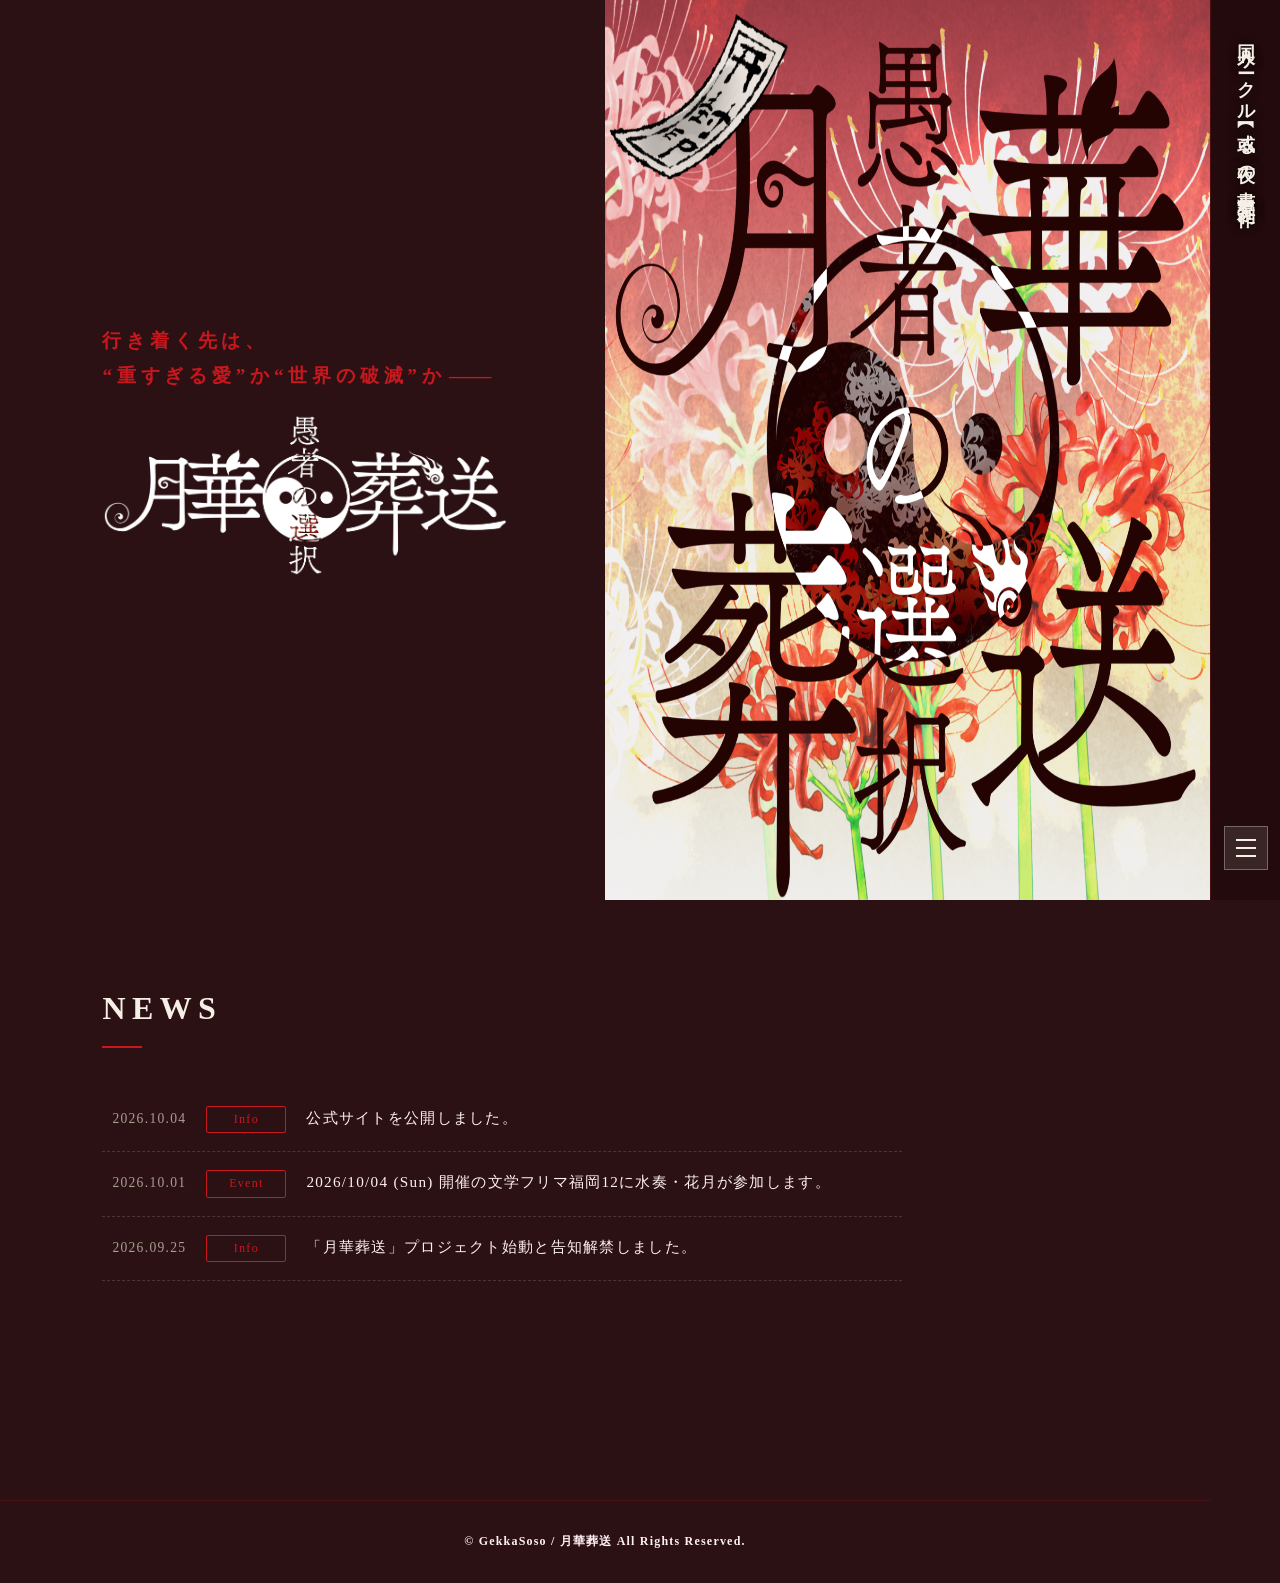
==== index.html @ 73206b89 "Add files via upload" ====
<!DOCTYPE html>
<html lang="ja">
<head>
    <meta charset="UTF-8">
    <meta name="viewport" content="width=device-width, initial-scale=1.0">
    <title>月華葬送</title>

    <!-- Google Fonts（和風明朝体） -->
    <link rel="preconnect" href="https://fonts.googleapis.com">
    <link rel="preconnect" href="https://fonts.gstatic.com" crossorigin>
    <link href="https://fonts.googleapis.com/css2?family=Shippori+Mincho:wght@400;600;800&display=swap" rel="stylesheet">

    <!-- CSSの読み込み -->
    <link rel="stylesheet" href="style.css">
    
    <!-- JavaScriptの読み込み -->
    <script src="main.js" defer></script>
</head>
<body class="top-page">

    <!-- ヘッダー（ロゴ ＆ 右上の三本線ボタン） -->
    <header class="site-header">
        <div class="header-inner">
            <div class="site-logo">
                <a href="index.html">同人サークル【或る夜の書架】制作</a>
            </div>

            <!-- 右上の三本線ボタン -->
            <button class="menu-trigger" id="menuTrigger" aria-label="メニューを開く">
                <span></span>
                <span></span>
                <span></span>
            </button>
        </div>
    </header>

    <!-- 全画面メインビジュアル -->
    <main class="top-main-visual">
        <div class="shooting-stars" aria-hidden="true"></div>
        <div class="mv-bg">
            <img src="top.png" alt="月華葬送" onerror="this.style.display='none'">
        </div>
        <div class="mv-catch">
            <p class="catch-lead">行き着く先は、</p>
            <p class="catch-lead">“重すぎる愛”か“世界の破滅”か<span class="dash">—</span></p>
            <h1 class="catch-title"><img src="title.png" alt="月華葬送" onerror="this.style.display='none'"></h1>
        </div>
    </main>

    <!-- ニュースセクション -->
    <section class="news-section" id="news">
        <h2 class="section-title">NEWS</h2>
        <ul class="news-list">
            <li class="news-item">
                <a href="20261004.html">
                    <span class="news-date">2026.10.04</span>
                    <span class="news-category">Info</span>
                    <span class="news-title-text">公式サイトを公開しました。</span>
                </a>
            </li>
            <li class="news-item">
                <a href="20261001.html">
                    <span class="news-date">2026.10.01</span>
                    <span class="news-category">Event</span>
                    <span class="news-title-text">2026/10/04 (Sun) 開催の文学フリマ福岡12に水奏・花月が参加します。</span>
                </a>
            </li>
            <li class="news-item">
                <a href="20260925.html">
                    <span class="news-date">2026.09.25</span>
                    <span class="news-category">Info</span>
                    <span class="news-title-text">「月華葬送」プロジェクト始動と告知解禁しました。</span>
                </a>
            </li>
        </ul>
    </section>

    <!-- メニュー・オーバーレイ -->
    <div class="menu-overlay" id="menuOverlay">
        <!-- 右上の閉じる(✕)ボタン -->
        <button class="menu-close-btn" id="menuCloseBtn" aria-label="閉じる"></button>

        <div class="menu-container">
            <div class="menu-columns">
                
                <!-- 左カラム -->
                <div class="menu-col">
                    <ul class="nav-list">
                        <li>
                            <a href="index.html" class="nav-main-title">Top</a>
                        </li>
                        <li>h
                            <a href="news.html" class="nav-main-title">News</a>
                        </li>
                        <li>
                            <a href="story.html" class="nav-main-title">Story</a>
                        </li>
                        <li>
                            <a href="character.html" class="nav-main-title">Character</a>
                        </li>
                    </ul>
                </div>

                <!-- 右カラム -->
                <div class="menu-col">
                    <ul class="nav-list">
                        <li>
                            <a href="cast-staff.html" class="nav-main-title">Cast & Staff</a>
                        </li>
                        <li>
                            <a href="music-movie.html" class="nav-main-title">Music & Movie</a>
                        </li>
                        <li>
                            <a href="product.html" class="nav-main-title">Product</a>
                        </li>
                    </ul>

                    <!-- 公式SNS / リンクエリア -->
                    <div class="official-links">
                        <p class="links-title">Official Account</p>
                        <div class="sns-icons">
                            <a href="https://x.com/Gekka_info" target="_blank" rel="noopener">X (Twitter)</a>
                            <a href="https://www.youtube.com/@Gekka_info" target="_blank" rel="noopener">YouTube</a>
                        </div>
                    </div>
                </div>

            </div>
        </div>
    </div>

    <!-- フッター -->
    <footer class="site-footer">
        <p class="copyright">&copy; GekkaSoso / 月華葬送 All Rights Reserved.</p>
    </footer>

</body>
</html>
---- style.css ----
@charset "UTF-8";

/* ==========================================
   彼岸花・朱橙和モダン配色定義
   ========================================== */
:root {
    /* 文字色 */
    --text-dark-brown: #fff0f5;     
    --text-base: #fff0f5;           
    
    /* 背景色 */
    --bg-dark: #2b1113;
}

/* ==========================================
   基本設定
   ========================================== */
* {
    margin: 0;
    padding: 0;
    box-sizing: border-box;
}

html, body {
    width: 100%;
    overflow-x: hidden; /* 横スクロールのみ防止 */
}

body {
    background-color: var(--bg-dark);
    color: var(--text-base);
    font-family: 'Merriweather', 'Times New Roman', "Yu Mincho", "游明朝", serif;
    line-height: 1.8;
    letter-spacing: 0.08em;
}

a {
    color: inherit;
    text-decoration: none;
    transition: all 0.3s ease;
}

/* ==========================================
   ヘッダー（右側縦帯レイアウト）
   ========================================== */
.site-header {
    position: fixed;
    top: 0;
    right: 0;
    z-index: 100;
    width: 70px;
    height: 100vh;
    padding: 30px 0;
    background-color: rgba(35, 11, 13, 0.85); /* ダークブラウンの透過 */
    border-left: 1px solid rgba(139, 24, 27, 0.4);
    backdrop-filter: blur(8px);
}

.header-inner {
    display: flex;
    flex-direction: column;
    justify-content: space-between;
    align-items: center;
    height: 100%;
}

/* ロゴの縦書き・垂直配置 */
.site-logo a {
    color: #f5efe6;
    font-size: 1.1rem;
    font-weight: 700;
    letter-spacing: 0.25em;
    writing-mode: vertical-rl;
    text-shadow: 0 0 10px rgba(0, 0, 0, 0.8);
}

/* 右上の三本線ボタン */
.menu-trigger {
    position: relative;
    display: flex;
    flex-direction: column;
    justify-content: center;
    align-items: center;
    gap: 6px;
    width: 44px;
    height: 44px;
    background: rgba(255, 255, 255, 0.1);
    border: 1px solid rgba(255, 255, 255, 0.3);
    cursor: pointer;
    transition: all 0.3s ease;
}

.menu-trigger:hover {
    background: #8b181b;
    border-color: #ffffff;
}

.menu-trigger span {
    display: block;
    width: 20px;
    height: 2px;
    background-color: #f5efe6;
}

/* ==========================================
   全画面メインビジュアル
   ========================================== */
.top-main-visual {
    position: relative;
    display: flex;
    justify-content: flex-start;
    align-items: center;
    width: calc(100vw - 70px);
    height: 100vh;
    padding-left: 8%;
    background-color: var(--bg-dark);
    background-image: url('top.png');
    background-repeat: no-repeat;
    background-position: right center;
    background-size: 50% 100%;
}

.mv-bg {
    display: none;
}

.mv-catch {
    position: relative;
    z-index: 2;
    max-width: 45%;
    padding: 0;
    text-align: left;
}

/* キャッチコピー */
.catch-lead {
    color: #c9171e;
    font-size: 1.2rem;
    font-weight: 700;
    letter-spacing: 0.25em;
    margin-bottom: 0;
}

/* メインタイトル */
.catch-title {
    margin-top: 20px;
}

.catch-title img {
    display: block;
    width: auto;
    height: auto;
    max-width: 90%;
    max-height: 180px;
    object-fit: contain;
}

/* ダッシュのスキマ消す */
.dash {
    display: inline-block;
    margin: 0 0.2em;
    white-space: nowrap;
    transform: scaleX(2.2);
    transform-origin: left;
}

/* ==========================================
   全画面オーバーレイメニュー
   ========================================== */
.menu-overlay {
    position: fixed;
    top: 0;
    left: 0;
    z-index: 1000;
    display: flex;
    justify-content: center;
    align-items: center;
    width: 100vw;
    height: 100vh;
    background: rgba(35, 11, 13, 0.96);
    backdrop-filter: blur(15px);
    opacity: 0;
    visibility: hidden;
    transition: all 0.4s cubic-bezier(0.16, 1, 0.3, 1);
}

.menu-overlay.active {
    opacity: 1;
    visibility: visible;
}

.menu-close-btn {
    position: absolute;
    top: 30px;
    right: 40px;
    z-index: 1100;
    width: 50px;
    height: 50px;
    background: transparent;
    border: none;
    cursor: pointer;
}

.menu-close-btn::before,
.menu-close-btn::after {
    content: '';
    position: absolute;
    top: 50%;
    left: 50%;
    width: 32px;
    height: 2px;
    background-color: #f5efe6;
    transition: all 0.3s ease;
}

.menu-close-btn::before {
    transform: translate(-50%, -50%) rotate(45deg);
}

.menu-close-btn::after {
    transform: translate(-50%, -50%) rotate(-45deg);
}

.menu-close-btn:hover::before,
.menu-close-btn:hover::after {
    background-color: #aa2e22;
}

.menu-container {
    width: 85%;
    max-width: 950px;
    padding: 30px 0;
}

.menu-columns {
    display: flex;
    justify-content: space-between;
    gap: 60px;
}

.menu-col {
    flex: 1;
}

.nav-list {
    display: flex;
    flex-direction: column;
    gap: 26px;
    list-style: none;
}

.nav-list li {
    display: flex;
    align-items: baseline;
    gap: 16px;
    padding-bottom: 8px;
    border-bottom: 1px solid rgba(255, 255, 255, 0.15);
}

.nav-main-title {
    color: #f5efe6;
    font-size: 1.5rem;
    font-weight: 700;
    letter-spacing: 0.18em;
}

.nav-main-title:hover {
    color: #aa2e22;
    transform: translateX(6px);
}

.nav-sub-desc {
    color: #a89f91;
    font-size: 0.75rem;
    letter-spacing: 0.05em;
}

.official-links {
    margin-top: 0;
    padding-top: 18px;
}

.links-title {
    color: #f5efe6;
    font-size: 0.85rem;
    letter-spacing: 0.1em;
    margin-bottom: 10px;
}

.sns-icons {
    display: flex;
    gap: 16px;
}

.sns-icons a {
    color: #f5efe6;
    font-size: 0.8rem;
    padding: 5px 14px;
    border: 1px solid rgba(255, 255, 255, 0.3);
}

.sns-icons a:hover {
    color: #fff;
    background: #aa2e22;
    border-color: #aa2e22;
}

/* ==========================================
   ニュース（新着情報）セクション
   ========================================== */
.news-section {
    position: relative;
    z-index: 2;
    width: calc(100vw - 70px);
    min-height: 60vh;
    margin-bottom: 60px;
    padding: 80px 8%;
    background-color: var(--bg-dark);
}

.section-title {
    position: relative;
    display: inline-block;
    color: #f5efe6;
    font-size: 2rem;
    letter-spacing: 0.2em;
    margin-bottom: 40px;
}

.section-title::after {
    content: '';
    display: block;
    width: 40px;
    height: 2px;
    margin-top: 8px;
    background-color: #c9171e;
}

.news-list {
    max-width: 800px;
    list-style: none;
}

.news-item {
    border-bottom: 1px dashed rgba(255, 255, 255, 0.15);
}

.news-item a {
    display: flex;
    align-items: baseline;
    gap: 20px;
    padding: 18px 10px;
    color: var(--text-base);
}

.news-item a:hover {
    padding-left: 18px;
    background: rgba(255, 255, 255, 0.03);
}

.news-date {
    color: #a89f91;
    font-size: 0.85rem;
    flex-shrink: 0;
}

.news-category {
    width: 80px;
    padding: 2px 0;
    color: #c9171e;
    font-size: 0.75rem;
    text-align: center;
    border: 1px solid #c9171e;
    border-radius: 2px;
    flex-shrink: 0;
}

.news-title-text {
    font-size: 0.95rem;
    line-height: 1.6;
}

/* ==========================================
   Newsページ
   ========================================== */
.news-page {
    background: #0d0608 url('back.png') no-repeat center center / cover fixed;
    color: #e5e5e5;
    min-height: 100vh;
}

/* 左右いっぱいに広がる黒帯（Storyの帯と同等） */
.news-band {
    width: 100vw;
    position: relative;
    left: 50%;
    transform: translateX(-50%);
    background: rgba(13, 6, 8, 0.85); /* ストーリー帯と同じ半透明黒 */
    backdrop-filter: blur(4px);        /* うっすら背面ぼかし */
    border-top: 1px solid rgba(255, 255, 255, 0.1);
    border-bottom: 1px solid rgba(255, 255, 255, 0.1);
    padding: 60px 0;
    margin-top: 30px;
}

/* 帯の中のリスト位置調整 */
.news-band .news-list {
    max-width: 900px;
    margin: 0 auto;
    padding: 0 20px;
}

/* ==========================================
   News詳細ページ
   ========================================== */
.news-detail-page {
    background: #0d0608 url('back.png') no-repeat center center / cover fixed;
    color: #e5e5e5;
    min-height: 100vh;
}

/* 画面左右いっぱいに広がる黒帯（Storyと同等） */
.article-band {
    width: 100vw;
    position: relative;
    left: 50%;
    transform: translateX(-50%);
    background: rgba(13, 6, 8, 0.85); /* 半透明黒 */
    backdrop-filter: blur(4px);
    border-top: 1px solid rgba(255, 255, 255, 0.1);
    border-bottom: 1px solid rgba(255, 255, 255, 0.1);
    padding: 60px 0;
    margin-top: 30px;
}

/* 記事コンテンツを中央に収める */
.article-container {
    max-width: 800px;
    margin: 0 auto;
    padding: 0 25px;
}

/* 記事ヘッダー */
.article-header {
    border-bottom: 1px solid rgba(255, 255, 255, 0.15);
    padding-bottom: 25px;
    margin-bottom: 35px;
}

.article-meta {
    display: flex;
    align-items: center;
    gap: 15px;
    margin-bottom: 12px;
}

.article-date {
    font-size: 0.9rem;
    color: #a09590;
    letter-spacing: 0.05em;
}

.article-category {
    font-size: 0.75rem;
    background: #8b181b; /* 和風の深紅 */
    color: #ffffff;
    padding: 2px 10px;
    border-radius: 2px;
    letter-spacing: 0.05em;
}

.article-title {
    font-size: 1.6rem;
    font-weight: 600;
    line-height: 1.5;
    color: #f5efe6;
}

/* 記事本文のスタイル */
.article-body {
    line-height: 1.9;
    font-size: 1rem;
    color: #dcd3ce;
}

.article-body p {
    margin-bottom: 1.8em;
}

/* 本文内の小見出し */
.article-body h3 {
    font-size: 1.25rem;
    color: #f5efe6;
    border-left: 3px solid #8b181b;
    padding-left: 12px;
    margin: 40px 0 20px 0;
}

/* 引用・ハイライトボックス */
.article-quote {
    background: rgba(255, 255, 255, 0.03);
    border: 1px solid rgba(255, 255, 255, 0.1);
    padding: 20px 25px;
    margin: 30px 0;
    font-size: 0.95rem;
    line-height: 1.8;
}

/* 戻るボタンエリア */
.article-footer {
    margin-top: 50px;
    text-align: center;
}

.back-btn {
    display: inline-block;
    padding: 10px 40px;
    border: 1px solid rgba(255, 255, 255, 0.3);
    color: #f5efe6;
    text-decoration: none;
    font-size: 0.9rem;
    letter-spacing: 0.1em;
    transition: all 0.3s ease;
}

.back-btn:hover {
    background: #8b181b;
    border-color: #8b181b;
    color: #ffffff;
}

/* ==========================================
   Storyページ：背景固定 ＆ 横幅いっぱいの黒帯
   ========================================== */
body.story-page {
    background-image: url('back.png');
    background-repeat: no-repeat;
    background-position: center;
    background-size: cover;
    background-attachment: fixed;
    background-color: var(--bg-dark);
}

.sub-container {
    width: calc(100vw - 70px);
    min-height: 100vh;
    padding: 80px 0;
}

.page-title {
    color: #ffffff;
    font-size: 2.5rem;
    font-weight: bold;
    letter-spacing: 0.25em;
    padding-left: 8%;
    margin-bottom: 40px;
    /* 線の太さ(1.2px) ＋ 縁取りの色（ダークブラウン） */
    -webkit-text-stroke: 1.5px #8b181b;
    /* うっすら影を落として背景から浮き立たせる */
    text-shadow: 0 0 8px rgba(201, 23, 30, 0.5);
}

.story-band {
    width: 100%;
    padding: 60px 8%;
    background: rgba(20, 8, 10, 0.88);
    border-top: 1px solid rgba(139, 24, 27, 0.5);
    border-bottom: 1px solid rgba(139, 24, 27, 0.5);
    backdrop-filter: blur(8px);
}

.story-content {
    max-width: 800px;
}

/* ==========================================
   Characterページ
   ========================================== */
.character-page {
    background: #0d0608 url('back.png') no-repeat center center / cover fixed;
    color: #e5e5e5;
    min-height: 100vh;
}

/* 六角形ジグザグナビゲーション */
.chara-hex-nav {
    display: flex;
    flex-direction: column;
    align-items: center;
    gap: -15px; /* 上下行を寄せて敷き詰める */
    margin-bottom: 20px;
    z-index: 10;
    position: relative;
}

.hex-row {
    display: flex;
    justify-content: center;
    gap: 12px;
}

/* 2行目を半幅ずらしてジグザグにする */
.hex-row.shift {
    margin-top: -18px; /* 六角形同士の噛み合わせ調整 */
}

/* 六角形ボタン本体 */
.hex-item {
    width: 75px;
    height: 85px;
    background: #8b181b; /* 和風深紅 */
    clip-path: polygon(50% 0%, 100% 25%, 100% 75%, 50% 100%, 0% 75%, 0% 25%);
    border: none;
    padding: 2px; /* 枠線用 */
    cursor: pointer;
    transition: transform 0.3s ease, filter 0.3s ease;
}

.hex-item:hover {
    transform: scale(1.08);
    filter: brightness(1.2);
}

/* 選択中（アクティブ）の六角形 */
.hex-item.active {
    background: #f5efe6; /* 選択時は金/生成り色の枠線に */
    transform: scale(1.1);
    box-shadow: 0 0 15px rgba(245, 239, 230, 0.6);
}

/* 内側のくり抜き部分 */
.hex-inner {
    width: 100%;
    height: 100%;
    background: #14080a;
    clip-path: polygon(50% 0%, 100% 25%, 100% 75%, 50% 100%, 0% 75%, 0% 25%);
    display: flex;
    align-items: center;
    justify-content: center;
    position: relative;
    overflow: hidden;
}

.hex-inner img {
    width: 100%;
    height: 100%;
    object-fit: cover;
    opacity: 0.7;
    transition: opacity 0.3s ease;
}

.hex-item.active .hex-inner img,
.hex-item:hover .hex-inner img {
    opacity: 1;
}

.hex-name {
    position: absolute;
    font-size: 0.8rem;
    color: #f5efe6;
    text-shadow: 0 1px 4px #000;
}

/* 左右いっぱいに広がる黒帯（Storyと同等） */
.chara-band {
    width: 100vw;
    position: relative;
    left: 50%;
    transform: translateX(-50%);
    background: rgba(13, 6, 8, 0.85);
    backdrop-filter: blur(4px);
    border-top: 1px solid rgba(255, 255, 255, 0.1);
    border-bottom: 1px solid rgba(255, 255, 255, 0.1);
    padding: 50px 0;
    margin-top: 20px;
}

/* キャラクター表示カードの共通指定 */
.chara-display-area {
    max-width: 950px;
    margin: 0 auto;
    padding: 0 25px;
}

.chara-card {
    display: none; /* デフォルト非表示 */
    grid-template-columns: 320px 1fr;
    gap: 40px;
    align-items: center;
    opacity: 0;
    transition: opacity 0.4s ease;
}

/* アクティブなキャラだけ表示 */
.chara-card.active {
    display: grid;
    opacity: 1;
}

.chara-visual img {
    width: 100%;
    height: auto;
    max-height: 480px;
    object-fit: contain;
    filter: drop-shadow(0 10px 15px rgba(0,0,0,0.5));
}

.chara-name {
    font-size: 2rem;
    color: #f5efe6;
    margin-bottom: 15px;
}

.chara-cv {
    font-size: 0.9rem;
    margin-left: 15px;
    color: #a09590;
}

.chara-profile {
    border-top: 1px solid rgba(255, 255, 255, 0.1);
    border-bottom: 1px solid rgba(255, 255, 255, 0.1);
    padding: 10px 0;
    margin-bottom: 20px;
    font-size: 0.9rem;
}

.profile-item {
    margin: 4px 0;
    color: #c5bbb5;
}

.chara-desc {
    line-height: 1.8;
    color: #dcd3ce;
    font-size: 0.95rem;
    margin-bottom: 25px;
}

.chara-quote {
    border-left: 2px solid #8b181b;
    padding-left: 15px;
    color: #f5efe6;
    font-size: 1.05rem;
    font-style: italic;
}

/* ==========================================
   Cast & Staffページ
   ========================================== */
.cast-staff-page {
    background: #0d0608 url('back.png') no-repeat center center / cover fixed;
    color: #e5e5e5;
    min-height: 100vh;
}

/* 画面左右いっぱいに広がる黒帯 */
.cs-band {
    width: 100vw;
    position: relative;
    left: 50%;
    transform: translateX(-50%);
    background: rgba(13, 6, 8, 0.85);
    backdrop-filter: blur(4px);
    border-top: 1px solid rgba(255, 255, 255, 0.1);
    border-bottom: 1px solid rgba(255, 255, 255, 0.1);
    padding: 60px 0;
    margin-top: 30px;
}

.cs-container {
    max-width: 850px;
    margin: 0 auto;
    padding: 0 25px;
}

.cs-section {
    margin-bottom: 50px;
}

.cs-section:last-child {
    margin-bottom: 0;
}

.cs-section-title {
    font-size: 1.5rem;
    color: #f5efe6;
    letter-spacing: 0.1em;
    border-bottom: 1px solid rgba(255, 255, 255, 0.2);
    padding-bottom: 10px;
    margin-bottom: 20px;
}

/* アコーディオンリスト */
.accordion-group {
    display: flex;
    flex-direction: column;
    gap: 12px;
}

.accordion-item {
    border: 1px solid rgba(255, 255, 255, 0.12);
    background: rgba(255, 255, 255, 0.02);
    transition: background 0.3s ease, border-color 0.3s ease;
}

.accordion-item:hover {
    background: rgba(255, 255, 255, 0.05);
    border-color: rgba(255, 255, 255, 0.25);
}

/* ヘッダーボタン */
.accordion-header {
    width: 100%;
    background: transparent;
    border: none;
    padding: 18px 20px;
    display: flex;
    align-items: center;
    justify-content: space-between;
    text-align: left;
    cursor: pointer;
    color: #f5efe6;
    font-family: inherit;
}

.cs-role {
    font-size: 0.85rem;
    color: #ffc0cb;
    font-weight: 600;
    width: 180px;
    flex-shrink: 0;
}

.cs-name {
    font-size: 1.1rem;
    flex-grow: 1;
}

.cs-name small {
    font-size: 0.85rem;
    color: #a09590;
    margin-left: 8px;
}

/* プラス/マイナス記号アイコン */
.accordion-icon {
    position: relative;
    width: 16px;
    height: 16px;
    flex-shrink: 0;
    margin-left: 15px;
}

.accordion-icon::before,
.accordion-icon::after {
    content: '';
    position: absolute;
    background-color: #f5efe6;
    top: 50%;
    left: 50%;
    transform: translate(-50%, -50%);
    transition: transform 0.3s ease;
}

.accordion-icon::before {
    width: 14px;
    height: 2px;
}

.accordion-icon::after {
    width: 2px;
    height: 14px;
}

/* アクティブ（開いた状態）のアイコン変化 */
.accordion-item.active .accordion-icon::after {
    transform: translate(-50%, -50%) rotate(90deg); /* 縦線を回転させて隠す（マイナス表示） */
}

.accordion-item.active {
    border-color: #8b181b;
}

/* 滑らかな開閉アニメーション */
.accordion-content {
    display: grid;
    grid-template-rows: 0fr;
    transition: grid-template-rows 0.35s ease-out;
}

.accordion-item.active .accordion-content {
    grid-template-rows: 1fr;
}

.accordion-inner {
    overflow: hidden;
    padding: 0 20px;
}

.accordion-item.active .accordion-inner {
    padding: 10px 20px 20px 20px;
    border-top: 1px dashed rgba(255, 255, 255, 0.1);
}

.cs-profile {
    font-size: 0.9rem;
    line-height: 1.7;
    color: #a09590;
    margin-bottom: 12px;
}

.cs-comment {
    font-size: 0.95rem;
    line-height: 1.8;
    color: #dcd3ce;
    background: rgba(0, 0, 0, 0.2);
    padding: 15px 18px;
    border-left: 2px solid #8b181b;
}

/* ==========================================
   Music & Movie Page Style
   ========================================== */
.mm-page {
    background: #0d0608 url('back.png') no-repeat center center / cover fixed;
    color: #e5e5e5;
    min-height: 100vh;
}

/* 画面左右いっぱいに広がる黒帯 */
.mm-band {
    width: 100vw;
    position: relative;
    left: 50%;
    transform: translateX(-50%);
    background: rgba(13, 6, 8, 0.85);
    backdrop-filter: blur(4px);
    border-top: 1px solid rgba(255, 255, 255, 0.1);
    border-bottom: 1px solid rgba(255, 255, 255, 0.1);
    padding: 60px 0;
    margin-top: 30px;
}

.mm-container {
    max-width: 900px;
    margin: 0 auto;
    padding: 0 25px;
}

.mm-section {
    margin-bottom: 60px;
}

.mm-section:last-child {
    margin-bottom: 0;
}

.mm-section-title {
    font-size: 1.5rem;
    color: #f5efe6;
    letter-spacing: 0.1em;
    border-bottom: 1px solid rgba(255, 255, 255, 0.2);
    padding-bottom: 10px;
    margin-bottom: 30px;
}

.mm-list {
    display: flex;
    flex-direction: column;
    gap: 40px;
}

/* 1ブロック（左：メディア / 右：説明文） */
.mm-item {
    display: grid;
    grid-template-columns: 280px 1fr;
    gap: 35px;
    align-items: start;
    background: rgba(255, 255, 255, 0.02);
    border: 1px solid rgba(255, 255, 255, 0.08);
    padding: 25px;
}

/* 左側：ジャケット写真・動画表示領域 */
.jacket-thumb {
    width: 100%;
    aspect-ratio: 1 / 1;
    background: #14080a;
    border: 1px solid rgba(255, 255, 255, 0.15);
    box-shadow: 0 8px 20px rgba(0, 0, 0, 0.5);
    overflow: hidden;
}

.jacket-thumb img {
    width: 100%;
    height: 100%;
    object-fit: cover;
}

/* 動画レスポンシブ枠（16:9） */
.video-container {
    position: relative;
    width: 100%;
    aspect-ratio: 16 / 9;
    background: #000;
    border: 1px solid rgba(255, 255, 255, 0.15);
}

.video-container iframe {
    position: absolute;
    top: 0;
    left: 0;
    width: 100%;
    height: 100%;
    border: none;
}

/* 右側：テキスト情報領域 */
.mm-category {
    font-size: 0.75rem;
    color: #ffc0cb;
    font-weight: 600;
    letter-spacing: 0.1em;
    text-transform: uppercase;
    margin-bottom: 6px;
}

.mm-item-title {
    font-size: 1.35rem;
    color: #f5efe6;
    line-height: 1.4;
    margin-bottom: 12px;
}

.mm-meta {
    border-top: 1px solid rgba(255, 255, 255, 0.1);
    border-bottom: 1px solid rgba(255, 255, 255, 0.1);
    padding: 8px 0;
    margin-bottom: 15px;
    font-size: 0.85rem;
    color: #a09590;
    display: flex;
    flex-wrap: wrap;
    gap: 15px;
}

.mm-desc {
    font-size: 0.95rem;
    line-height: 1.8;
    color: #dcd3ce;
    margin-bottom: 15px;
}

/* トラックリスト */
.track-list {
    background: rgba(0, 0, 0, 0.25);
    padding: 12px 18px;
    border-left: 2px solid #8b181b;
}

.track-list h4 {
    font-size: 0.8rem;
    color: #a09590;
    margin-bottom: 6px;
    letter-spacing: 0.05em;
}

.track-list ol {
    margin-left: 18px;
    font-size: 0.85rem;
    color: #c5bbb5;
    line-height: 1.6;
}

/* ==========================================
   Product Page Style
   ========================================== */
.product-page {
    background: #0d0608 url('back.png') no-repeat center center / cover fixed;
    color: #e5e5e5;
    min-height: 100vh;
}

/* 画面左右いっぱいに広がる黒帯 */
.product-band {
    width: 100vw;
    position: relative;
    left: 50%;
    transform: translateX(-50%);
    background: rgba(13, 6, 8, 0.85);
    backdrop-filter: blur(4px);
    border-top: 1px solid rgba(255, 255, 255, 0.1);
    border-bottom: 1px solid rgba(255, 255, 255, 0.1);
    padding: 60px 0;
    margin-top: 30px;
}

.product-container {
    max-width: 950px;
    margin: 0 auto;
    padding: 0 25px;
    display: flex;
    flex-direction: column;
    gap: 50px;
}

/* 1プロダクト（左：パッケージ / 右：必要事項） */
.product-item {
    display: grid;
    grid-template-columns: 300px 1fr;
    gap: 40px;
    align-items: start;
    background: rgba(255, 255, 255, 0.02);
    border: 1px solid rgba(255, 255, 255, 0.08);
    padding: 30px;
}

/* 左側：パッケージ枠 */
.package-frame {
    position: relative;
    width: 100%;
    aspect-ratio: 3 / 4;
    background: #14080a;
    border: 1px solid rgba(255, 255, 255, 0.15);
    box-shadow: 0 10px 25px rgba(0, 0, 0, 0.6);
    overflow: hidden;
}

.package-frame img {
    width: 100%;
    height: 100%;
    object-fit: cover;
}

/* 限定バッジ */
.product-badge {
    position: absolute;
    top: 10px;
    left: 10px;
    background: #8b181b; /* 和風の深紅 */
    color: #ffffff;
    font-size: 0.75rem;
    font-weight: 600;
    padding: 3px 10px;
    letter-spacing: 0.05em;
}

/* 右側：詳細・スペック */
.product-category {
    font-size: 0.75rem;
    color: #ffc0cb;
    font-weight: 600;
    letter-spacing: 0.1em;
    text-transform: uppercase;
    margin-bottom: 4px;
}

.product-title {
    font-size: 1.5rem;
    color: #f5efe6;
    line-height: 1.4;
    margin-bottom: 20px;
    border-bottom: 1px solid rgba(255, 255, 255, 0.15);
    padding-bottom: 10px;
}

/* 必要事項スペック表 */
.product-spec {
    width: 100%;
    border-collapse: collapse;
    margin-bottom: 20px;
    font-size: 0.9rem;
}

.product-spec th,
.product-spec td {
    padding: 8px 12px;
    border-bottom: 1px solid rgba(255, 255, 255, 0.08);
    line-height: 1.6;
}

.product-spec th {
    width: 110px;
    color: #a09590;
    font-weight: normal;
    text-align: left;
    vertical-align: top;
    background: rgba(255, 255, 255, 0.02);
}

.product-spec td {
    color: #e5e5e5;
}

.product-desc {
    font-size: 0.9rem;
    line-height: 1.8;
    color: #c5bbb5;
    margin-bottom: 25px;
}

/* ショップリンクボタン群 */
.product-links {
    display: flex;
    flex-wrap: wrap;
    gap: 12px;
}

.buy-btn {
    display: inline-block;
    padding: 10px 24px;
    font-size: 0.85rem;
    text-decoration: none;
    letter-spacing: 0.05em;
    transition: all 0.3s ease;
    border: 1px solid rgba(255, 255, 255, 0.25);
    color: #f5efe6;
    background: rgba(255, 255, 255, 0.05);
}

.buy-btn:hover {
    background: #8b181b;
    border-color: #8b181b;
    color: #ffffff;
}

/* ==========================================
   ルビ設定
   ========================================== */
ruby {
    font-size-adjust: none;
}

rt {
    color: #ffc0cb;
    font-size: 0.40em;
}

.chara-ruby {
    font-size: 0.6rem;
    color: #ffc0cb;
    margin-bottom: -10px;
}

/* ==========================================
   花びら舞い落ちモーション
   ========================================== */
.shooting-stars {
    position: absolute;
    top: 0;
    left: 0;
    z-index: 1;
    width: 100%;
    height: 100%;
    overflow: hidden;
    pointer-events: none;
    perspective: 600px;
}

.petal-wrapper {
    position: absolute;
    top: -10%;
    animation: fall-y linear forwards;
}

.petal {
    display: block;
    width: 22px;
    height: auto;
    filter: drop-shadow(0 2px 4px rgba(43, 17, 19, 0.2));
    transform-origin: 50% 80%;
    transform-style: preserve-3d;
    backface-visibility: hidden;
    image-rendering: -webkit-optimize-contrast;
    image-rendering: crisp-edges;
    animation: sway-and-rotate ease-in-out infinite alternate;
    will-change: transform;
}

@keyframes fall-y {
    0% {
        transform: translateY(0);
        opacity: 0;
    }
    10% {
        opacity: 0.9;
    }
    90% {
        opacity: 0.9;
    }
    100% {
        transform: translateY(115vh);
        opacity: 0;
    }
}

@keyframes sway-and-rotate {
    0% {
        transform: translateX(-40px) rotateX(15deg) rotateY(0deg) rotateZ(-30deg) scale(1);
    }
    50% {
        transform: translateX(0px) rotateX(80deg) rotateY(180deg) rotateZ(5deg) scale(0.85);
    }
    100% {
        transform: translateX(40px) rotateX(20deg) rotateY(360deg) rotateZ(35deg) scale(1);
    }
}

/* ==========================================
   フッター
   ========================================== */
.site-footer {
    position: relative;
    bottom: auto;
    left: auto;
    z-index: 10;
    width: calc(100% - 70px);
    padding: 30px 20px;
    color: var(--text-dark-brown);
    font-size: 0.75rem;
    font-weight: 700;
    letter-spacing: 0.1em;
    text-align: center;
    background: var(--bg-dark);
    border-top: 1px solid rgba(139, 24, 27, 0.3);
}

.site-footer p {
    color: var(--text-dark-brown);
}

/* ==========================================
   スマホ対応（レスポンシブ統合）
   ========================================== */
@media (max-width: 850px) {
    /* ヘッダー */
    .site-header {
        width: 100vw;
        height: 60px;
        padding: 10px 20px;
        border-left: none;
        border-bottom: 1px solid rgba(139, 24, 27, 0.35);
    }

    .header-inner {
        flex-direction: row;
    }

    .site-logo a {
        font-size: 1.4rem;
        writing-mode: horizontal-tb;
    }

    /* メインビジュアル */
    .top-main-visual {
        width: 100vw;
        padding-left: 20px;
        padding-right: 20px;
        background-position: center;
        background-size: cover;
    }

    .mv-catch {
        max-width: 100%;
    }

    .catch-title {
        font-size: 2.5rem;
    }

    /* メニュー */
    .menu-columns {
        flex-direction: column;
        gap: 20px;
    }

    .nav-list {
        gap: 18px;
    }

    .nav-list li {
        flex-direction: column;
        align-items: flex-start;
        gap: 2px;
    }

    .nav-main-title {
        font-size: 1.3rem;
    }

    /* ニュース */
    .news-section {
        width: 100vw;
        padding: 60px 20px;
    }

    .news-item a {
        flex-direction: column;
        gap: 6px;
        padding: 14px 5px;
    }

    .news-item a:hover {
        padding-left: 5px;
    }


/* キャラクター */
@media (max-width: 768px) {
    .chara-card {
        grid-template-columns: 1fr;
        gap: 20px;
    }
}

/* キャストスタッフ */
@media (max-width: 600px) {
    .accordion-header {
        flex-direction: column;
        align-items: flex-start;
        gap: 6px;
        position: relative;
        padding-right: 40px;
    }

    .cs-role {
        width: 100%;
    }

    .accordion-icon {
        position: absolute;
        right: 15px;
        top: 22px;
    }
}

/* 音楽動画 */
@media (max-width: 768px) {
    .mm-item {
        grid-template-columns: 1fr;
        gap: 20px;
    }

    .jacket-thumb {
        max-width: 240px;
        margin: 0 auto;
    }
}

/* プロダクト */
@media (max-width: 768px) {
    .product-item {
        grid-template-columns: 1fr;
        gap: 25px;
        padding: 20px;
    }

    .package-frame {
        max-width: 260px;
        margin: 0 auto;
    }

    .product-spec th {
        width: 90px;
        font-size: 0.85rem;
    }
}

    /* 下層ページ（Story） */
    .sub-container {
        width: 100vw;
        padding: 60px 0;
    }

    .page-title {
        padding-left: 20px;
    }

    .story-band {
        padding: 40px 20px;
    }

    /* フッター */
    .site-footer {
        width: 100%;
    }
}
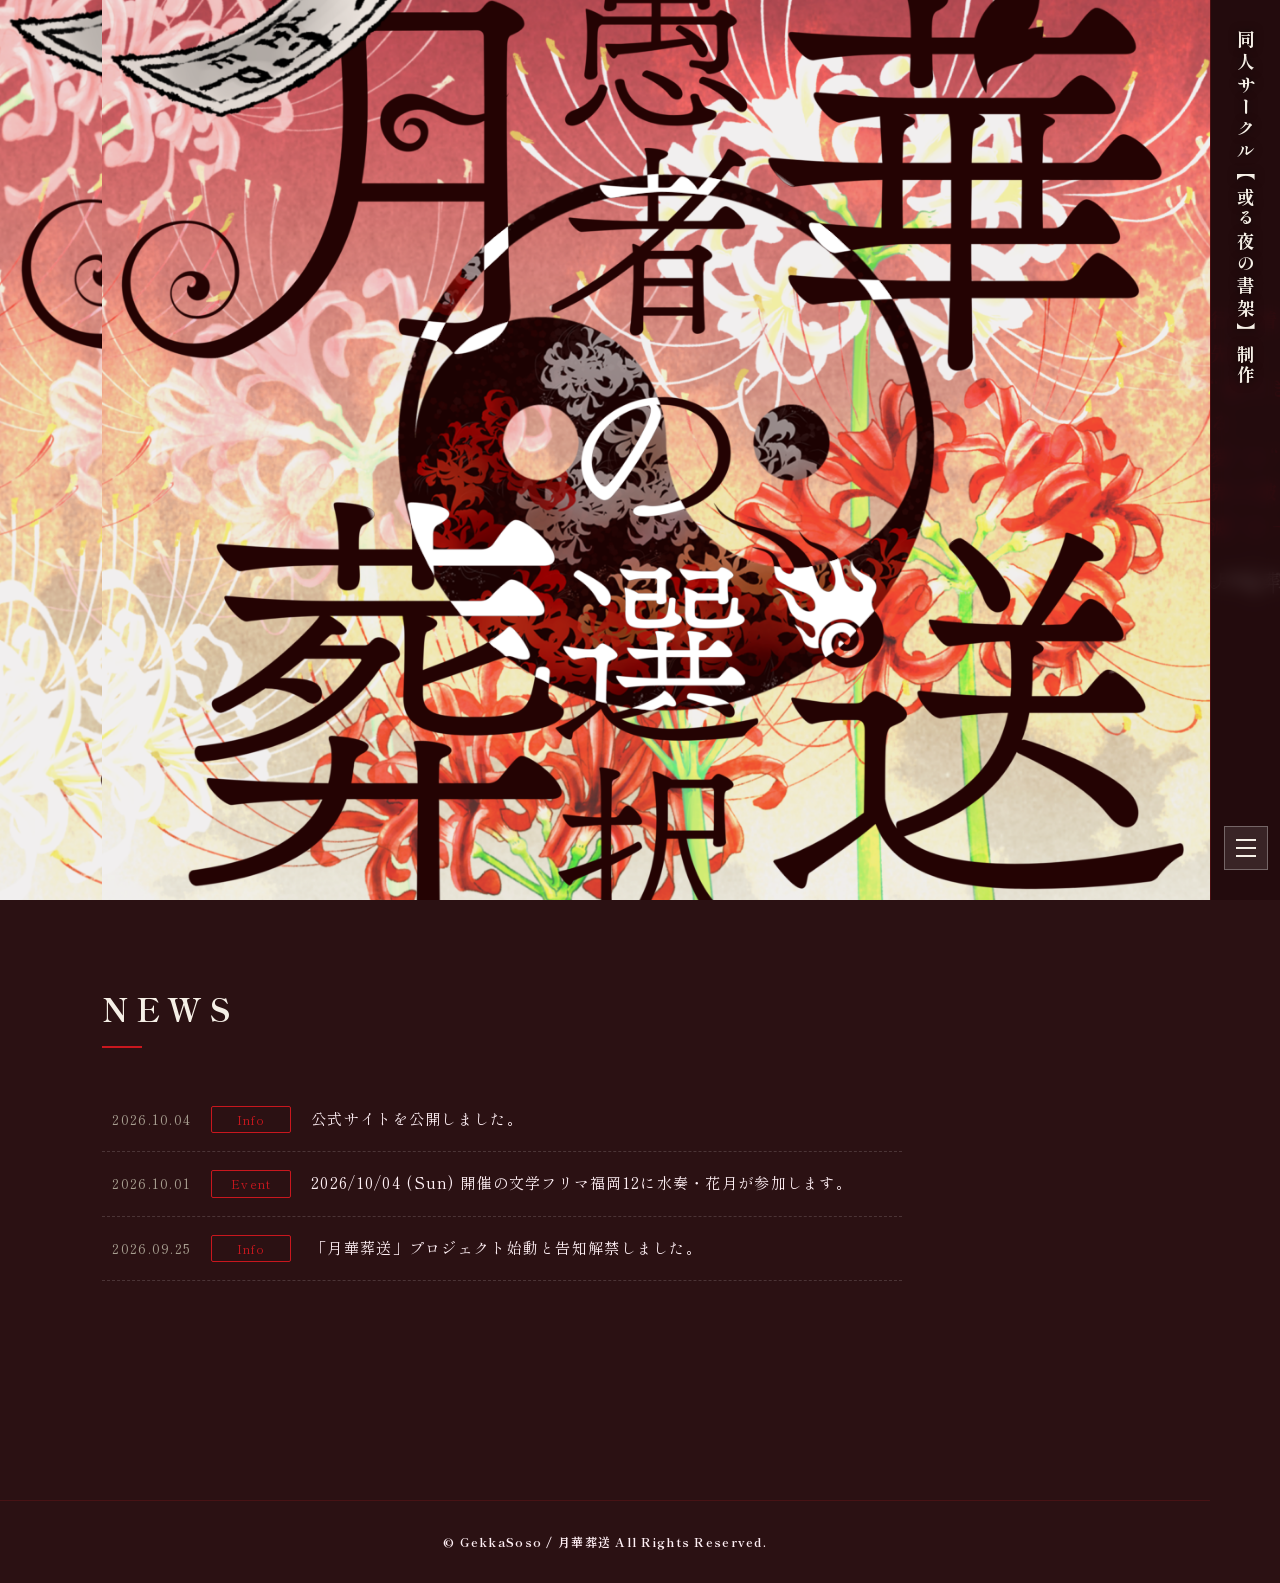
==== commit 1fc1f46f: "Add files via upload" ====
--- a/index.html
+++ b/index.html
@@ -37,9 +37,7 @@
     <!-- 全画面メインビジュアル -->
     <main class="top-main-visual">
         <div class="shooting-stars" aria-hidden="true"></div>
-        <div class="mv-bg">
             <img src="top.png" alt="月華葬送" onerror="this.style.display='none'">
-        </div>
         <div class="mv-catch">
             <p class="catch-lead">行き着く先は、</p>
             <p class="catch-lead">“重すぎる愛”か“世界の破滅”か<span class="dash">—</span></p>
@@ -89,7 +87,7 @@
                         <li>
                             <a href="index.html" class="nav-main-title">Top</a>
                         </li>
-                        <li>h
+                        <li>
                             <a href="news.html" class="nav-main-title">News</a>
                         </li>
                         <li>
--- a/style.css
+++ b/style.css
@@ -1,1488 +1,1094 @@
 @charset "UTF-8";
 
 /* ==========================================
-   彼岸花・朱橙和モダン配色定義
+   フォント読み込み（しっぽり明朝）
+   ========================================== */
+@import url('https://fonts.googleapis.com/css2?family=Shippori+Mincho:wght@400;500;600;700;800&display=swap');
+
+/* ==========================================
+   カラー・変数定義
    ========================================== */
 :root {
-    /* 文字色 */
-    --text-dark-brown: #fff0f5;     
-    --text-base: #fff0f5;           
-    
-    /* 背景色 */
-    --bg-dark: #2b1113;
+  --text-dark-brown: #fff0f5;      
+  --text-base: #fff0f5;            
+  --bg-dark: #2b1113;
+  --accent-red: #8b181b;
+  --bright-red: #c9171e;
+  --text-gold: #f5efe6;
+  --text-sub: #a09590;
 }
 
 /* ==========================================
    基本設定
    ========================================== */
-* {
-    margin: 0;
-    padding: 0;
-    box-sizing: border-box;
+*, *::before, *::after {
+  margin: 0;
+  padding: 0;
+  box-sizing: border-box;
 }
 
 html, body {
+  width: 100%;
+  overflow-x: hidden;
+}
+
+body {
+  background-color: var(--bg-dark);
+  color: var(--text-base);
+  font-family: 'Shippori Mincho', 'Times New Roman', "Yu Mincho", "游明朝", serif;
+  line-height: 1.8;
+  letter-spacing: 0.08em;
+}
+
+a {
+  color: inherit;
+  text-decoration: none;
+  transition: all 0.3s ease;
+}
+
+img {
+  max-width: 100%;
+  height: auto;
+  display: block;
+}
+
+/* ==========================================
+   ヘッダー（PC: 右側縦帯レイアウト）
+   ========================================== */
+.site-header {
+  position: fixed;
+  top: 0;
+  right: 0;
+  z-index: 100;
+  width: 70px;
+  height: 100vh;
+  padding: 30px 0;
+  background-color: rgba(35, 11, 13, 0.85);
+  border-left: 1px solid rgba(139, 24, 27, 0.4);
+  backdrop-filter: blur(8px);
+}
+
+.header-inner {
+  display: flex;
+  flex-direction: column;
+  justify-content: space-between;
+  align-items: center;
+  height: 100%;
+}
+
+.site-logo a {
+  color: var(--text-gold);
+  font-size: 1.1rem;
+  font-weight: 700;
+  letter-spacing: 0.25em;
+  writing-mode: vertical-rl;
+  text-shadow: 0 0 10px rgba(0, 0, 0, 0.8);
+}
+
+.menu-trigger {
+  display: flex;
+  flex-direction: column;
+  justify-content: center;
+  align-items: center;
+  gap: 6px;
+  width: 44px;
+  height: 44px;
+  background: rgba(255, 255, 255, 0.1);
+  border: 1px solid rgba(255, 255, 255, 0.3);
+  cursor: pointer;
+  transition: all 0.3s ease;
+}
+
+.menu-trigger:hover {
+  background: var(--accent-red);
+  border-color: #ffffff;
+}
+
+.menu-trigger span {
+  display: block;
+  width: 20px;
+  height: 2px;
+  background-color: var(--text-gold);
+}
+
+/* ==========================================
+   メインビジュアル（PC版）
+   ========================================== */
+.top-main-visual {
+  position: relative;
+  display: flex;
+  justify-content: flex-start;
+  align-items: center;
+  width: calc(100% - 70px);
+  height: 100vh;
+  padding-left: 8%;
+  background-color: var(--bg-dark);
+  
+  /* --- 背景画像の設定調整 --- */
+  background-image: url('top.png');
+  background-repeat: no-repeat;
+  background-position: center right; /* 右寄りに配置 */
+  background-size: cover;            /* 画面いっぱいに綺麗に収める場合 */
+  /* もし右半分だけに背景を表示したい場合は下記にしてください */
+  /* background-size: contain; */
+}
+
+.mv-catch {
+  position: relative;
+  z-index: 2;
+  max-width: 45%;
+  display: flex;
+  flex-direction: column;
+}
+
+.catch-lead {
+  color: var(--bright-red);
+  font-size: 1.2rem;
+  font-weight: 700;
+  letter-spacing: 0.25em;
+  order: 1;
+}
+
+.catch-title {
+  margin-top: 20px;
+  order: 2;
+}
+
+.catch-title img {
+  max-width: 90%;
+  max-height: 180px;
+  object-fit: contain;
+}
+
+.dash {
+  display: inline-block;
+  margin: 0 0.2em;
+  white-space: nowrap;
+  transform: scaleX(2.2);
+  transform-origin: left;
+}
+
+/* ==========================================
+   オーバーレイメニュー
+   ========================================== */
+.menu-overlay {
+  position: fixed;
+  top: 0;
+  left: 0;
+  z-index: 1000;
+  display: flex;
+  justify-content: center;
+  align-items: center;
+  width: 100%;
+  height: 100vh;
+  background: rgba(35, 11, 13, 0.96);
+  backdrop-filter: blur(15px);
+  opacity: 0;
+  visibility: hidden;
+  transition: all 0.4s cubic-bezier(0.16, 1, 0.3, 1);
+}
+
+.menu-overlay.active {
+  opacity: 1;
+  visibility: visible;
+}
+
+.menu-close-btn {
+  position: absolute;
+  top: 30px;
+  right: 40px;
+  z-index: 1100;
+  width: 50px;
+  height: 50px;
+  background: transparent;
+  border: none;
+  cursor: pointer;
+}
+
+.menu-close-btn::before,
+.menu-close-btn::after {
+  content: '';
+  position: absolute;
+  top: 50%;
+  left: 50%;
+  width: 32px;
+  height: 2px;
+  background-color: var(--text-gold);
+  transition: all 0.3s ease;
+}
+
+.menu-close-btn::before {
+  transform: translate(-50%, -50%) rotate(45deg);
+}
+
+.menu-close-btn::after {
+  transform: translate(-50%, -50%) rotate(-45deg);
+}
+
+.menu-close-btn:hover::before,
+.menu-close-btn:hover::after {
+  background-color: #aa2e22;
+}
+
+.menu-container {
+  width: 85%;
+  max-width: 950px;
+  padding: 30px 0;
+}
+
+.menu-columns {
+  display: flex;
+  justify-content: space-between;
+  gap: 60px;
+}
+
+.menu-col {
+  flex: 1;
+}
+
+.nav-list {
+  display: flex;
+  flex-direction: column;
+  gap: 26px;
+  list-style: none;
+}
+
+.nav-list li {
+  display: flex;
+  align-items: baseline;
+  gap: 16px;
+  padding-bottom: 8px;
+  border-bottom: 1px solid rgba(255, 255, 255, 0.15);
+}
+
+.nav-main-title {
+  color: var(--text-gold);
+  font-size: 1.5rem;
+  font-weight: 700;
+  letter-spacing: 0.18em;
+}
+
+.nav-main-title:hover {
+  color: #aa2e22;
+  transform: translateX(6px);
+}
+
+.nav-sub-desc {
+  color: #a89f91;
+  font-size: 0.75rem;
+  letter-spacing: 0.05em;
+}
+
+.official-links {
+  padding-top: 18px;
+}
+
+.links-title {
+  color: var(--text-gold);
+  font-size: 0.85rem;
+  letter-spacing: 0.1em;
+  margin-bottom: 10px;
+}
+
+.sns-icons {
+  display: flex;
+  gap: 16px;
+}
+
+.sns-icons a {
+  color: var(--text-gold);
+  font-size: 0.8rem;
+  padding: 5px 14px;
+  border: 1px solid rgba(255, 255, 255, 0.3);
+}
+
+.sns-icons a:hover {
+  color: #fff;
+  background: #aa2e22;
+  border-color: #aa2e22;
+}
+
+/* ==========================================
+   ニュースセクション / 各種共通帯
+   ========================================== */
+.news-section {
+  position: relative;
+  z-index: 2;
+  width: calc(100% - 70px);
+  min-height: 60vh;
+  margin-bottom: 60px;
+  padding: 80px 8%;
+  background-color: var(--bg-dark);
+}
+
+.section-title {
+  position: relative;
+  display: inline-block;
+  color: var(--text-gold);
+  font-size: 2rem;
+  letter-spacing: 0.2em;
+  margin-bottom: 40px;
+}
+
+.section-title::after {
+  content: '';
+  display: block;
+  width: 40px;
+  height: 2px;
+  margin-top: 8px;
+  background-color: var(--bright-red);
+}
+
+.news-list {
+  max-width: 800px;
+  list-style: none;
+}
+
+.news-item {
+  border-bottom: 1px dashed rgba(255, 255, 255, 0.15);
+}
+
+.news-item a {
+  display: flex;
+  align-items: baseline;
+  gap: 20px;
+  padding: 18px 10px;
+  color: var(--text-base);
+}
+
+.news-item a:hover {
+  padding-left: 18px;
+  background: rgba(255, 255, 255, 0.03);
+}
+
+.news-date {
+  color: #a89f91;
+  font-size: 0.85rem;
+  flex-shrink: 0;
+}
+
+.news-category {
+  width: 80px;
+  padding: 2px 0;
+  color: var(--bright-red);
+  font-size: 0.75rem;
+  text-align: center;
+  border: 1px solid var(--bright-red);
+  border-radius: 2px;
+  flex-shrink: 0;
+}
+
+.news-title-text {
+  font-size: 0.95rem;
+  line-height: 1.6;
+}
+
+/* 共通背景（下層ページ用） */
+.news-page,
+.news-detail-page,
+.character-page,
+.cast-staff-page,
+.mm-page,
+.product-page {
+  background: #0d0608 url('back.png') no-repeat center center / cover fixed;
+  color: #e5e5e5;
+  min-height: 100vh;
+}
+
+body.story-page {
+  background: var(--bg-dark) url('back.png') no-repeat center center / cover fixed;
+}
+
+/* 横幅いっぱいの黒帯 */
+.news-band,
+.article-band,
+.story-band,
+.chara-band,
+.cs-band,
+.mm-band,
+.product-band {
+  width: 100%;
+  background: rgba(13, 6, 8, 0.85);
+  backdrop-filter: blur(4px);
+  border-top: 1px solid rgba(255, 255, 255, 0.1);
+  border-bottom: 1px solid rgba(255, 255, 255, 0.1);
+  padding: 60px 0;
+  margin-top: 30px;
+}
+
+.article-container,
+.cs-container,
+.mm-container,
+.product-container,
+.chara-display-area {
+  max-width: 900px;
+  margin: 0 auto;
+  padding: 0 25px;
+}
+
+.sub-container {
+  width: calc(100% - 70px);
+  min-height: 100vh;
+  padding: 80px 0;
+}
+
+.page-title {
+  color: #ffffff;
+  font-size: 2.5rem;
+  font-weight: bold;
+  letter-spacing: 0.25em;
+  padding-left: 8%;
+  margin-bottom: 40px;
+  -webkit-text-stroke: 1.5px var(--accent-red);
+  text-shadow: 0 0 8px rgba(201, 23, 30, 0.5);
+}
+
+/* 記事詳細 */
+.article-header {
+  border-bottom: 1px solid rgba(255, 255, 255, 0.15);
+  padding-bottom: 25px;
+  margin-bottom: 35px;
+}
+
+.article-meta {
+  display: flex;
+  align-items: center;
+  gap: 15px;
+  margin-bottom: 12px;
+}
+
+.article-date {
+  font-size: 0.9rem;
+  color: var(--text-sub);
+}
+
+.article-category {
+  font-size: 0.75rem;
+  background: var(--accent-red);
+  color: #ffffff;
+  padding: 2px 10px;
+  border-radius: 2px;
+}
+
+.article-title {
+  font-size: 1.6rem;
+  font-weight: 600;
+  line-height: 1.5;
+  color: var(--text-gold);
+}
+
+.article-body {
+  line-height: 1.9;
+  font-size: 1rem;
+  color: #dcd3ce;
+}
+
+.article-body p {
+  margin-bottom: 1.8em;
+}
+
+.article-body h3 {
+  font-size: 1.25rem;
+  color: var(--text-gold);
+  border-left: 3px solid var(--accent-red);
+  padding-left: 12px;
+  margin: 40px 0 20px 0;
+}
+
+.article-footer {
+  margin-top: 50px;
+  text-align: center;
+}
+
+.back-btn {
+  display: inline-block;
+  padding: 10px 40px;
+  border: 1px solid rgba(255, 255, 255, 0.3);
+  color: var(--text-gold);
+  font-size: 0.9rem;
+}
+
+.back-btn:hover {
+  background: var(--accent-red);
+  border-color: var(--accent-red);
+  color: #ffffff;
+}
+
+/* ==========================================
+   Character ページ
+   ========================================== */
+.chara-hex-nav {
+  display: flex;
+  flex-direction: column;
+  align-items: center;
+  gap: -15px;
+  margin-bottom: 20px;
+  z-index: 10;
+  position: relative;
+}
+
+.hex-row {
+  display: flex;
+  justify-content: center;
+  gap: 12px;
+}
+
+.hex-row.shift {
+  margin-top: -18px;
+}
+
+.hex-item {
+  width: 75px;
+  height: 85px;
+  background: var(--accent-red);
+  clip-path: polygon(50% 0%, 100% 25%, 100% 75%, 50% 100%, 0% 75%, 0% 25%);
+  border: none;
+  padding: 2px;
+  cursor: pointer;
+  transition: transform 0.3s ease, filter 0.3s ease;
+}
+
+.hex-item:hover {
+  transform: scale(1.08);
+  filter: brightness(1.2);
+}
+
+.hex-item.active {
+  background: var(--text-gold);
+  transform: scale(1.1);
+  box-shadow: 0 0 15px rgba(245, 239, 230, 0.6);
+}
+
+.hex-inner {
+  width: 100%;
+  height: 100%;
+  background: #14080a;
+  clip-path: polygon(50% 0%, 100% 25%, 100% 75%, 50% 100%, 0% 75%, 0% 25%);
+  display: flex;
+  align-items: center;
+  justify-content: center;
+  position: relative;
+  overflow: hidden;
+}
+
+.hex-inner img {
+  width: 100%;
+  height: 100%;
+  object-fit: cover;
+  opacity: 0.7;
+  transition: opacity 0.3s ease;
+}
+
+.hex-item.active .hex-inner img,
+.hex-item:hover .hex-inner img {
+  opacity: 1;
+}
+
+.hex-name {
+  position: absolute;
+  font-size: 0.8rem;
+  color: var(--text-gold);
+  text-shadow: 0 1px 4px #000;
+}
+
+.chara-card {
+  display: none;
+  grid-template-columns: 320px 1fr;
+  gap: 40px;
+  align-items: center;
+  opacity: 0;
+  transition: opacity 0.4s ease;
+}
+
+.chara-card.active {
+  display: grid;
+  opacity: 1;
+}
+
+.chara-visual img {
+  max-height: 480px;
+  object-fit: contain;
+  filter: drop-shadow(0 10px 15px rgba(0,0,0,0.5));
+}
+
+.chara-name {
+  font-size: 2rem;
+  color: var(--text-gold);
+  margin-bottom: 15px;
+}
+
+.chara-cv {
+  font-size: 0.9rem;
+  margin-left: 15px;
+  color: var(--text-sub);
+}
+
+.chara-profile {
+  border-top: 1px solid rgba(255, 255, 255, 0.1);
+  border-bottom: 1px solid rgba(255, 255, 255, 0.1);
+  padding: 10px 0;
+  margin-bottom: 20px;
+  font-size: 0.9rem;
+}
+
+.profile-item {
+  margin: 4px 0;
+  color: #c5bbb5;
+}
+
+.chara-desc {
+  line-height: 1.8;
+  color: #dcd3ce;
+  font-size: 0.95rem;
+  margin-bottom: 25px;
+}
+
+.chara-quote {
+  border-left: 2px solid var(--accent-red);
+  padding-left: 15px;
+  color: var(--text-gold);
+  font-size: 1.05rem;
+  font-style: italic;
+}
+
+/* ==========================================
+   Cast & Staff ページ（アコーディオン）
+   ========================================== */
+.cs-section {
+  margin-bottom: 50px;
+}
+
+.cs-section-title {
+  font-size: 1.5rem;
+  color: var(--text-gold);
+  border-bottom: 1px solid rgba(255, 255, 255, 0.2);
+  padding-bottom: 10px;
+  margin-bottom: 20px;
+}
+
+.accordion-group {
+  display: flex;
+  flex-direction: column;
+  gap: 12px;
+}
+
+.accordion-item {
+  border: 1px solid rgba(255, 255, 255, 0.12);
+  background: rgba(255, 255, 255, 0.02);
+  transition: background 0.3s ease, border-color 0.3s ease;
+}
+
+.accordion-header {
+  width: 100%;
+  background: transparent;
+  border: none;
+  padding: 18px 20px;
+  display: flex;
+  align-items: center;
+  justify-content: space-between;
+  text-align: left;
+  cursor: pointer;
+  color: var(--text-gold);
+  font-family: inherit;
+}
+
+.cs-role {
+  font-size: 0.85rem;
+  color: #ffc0cb;
+  font-weight: 600;
+  width: 180px;
+  flex-shrink: 0;
+}
+
+.cs-name {
+  font-size: 1.1rem;
+  flex-grow: 1;
+}
+
+.cs-name small {
+  font-size: 0.85rem;
+  color: var(--text-sub);
+  margin-left: 8px;
+}
+
+.accordion-icon {
+  position: relative;
+  width: 16px;
+  height: 16px;
+  flex-shrink: 0;
+  margin-left: 15px;
+}
+
+.accordion-icon::before,
+.accordion-icon::after {
+  content: '';
+  position: absolute;
+  background-color: var(--text-gold);
+  top: 50%;
+  left: 50%;
+  transform: translate(-50%, -50%);
+  transition: transform 0.3s ease;
+}
+
+.accordion-icon::before {
+  width: 14px;
+  height: 2px;
+}
+
+.accordion-icon::after {
+  width: 2px;
+  height: 14px;
+}
+
+.accordion-item.active .accordion-icon::after {
+  transform: translate(-50%, -50%) rotate(90deg);
+}
+
+.accordion-item.active {
+  border-color: var(--accent-red);
+}
+
+.accordion-content {
+  display: grid;
+  grid-template-rows: 0fr;
+  transition: grid-template-rows 0.35s ease-out;
+}
+
+.accordion-item.active .accordion-content {
+  grid-template-rows: 1fr;
+}
+
+.accordion-inner {
+  overflow: hidden;
+  padding: 0 20px;
+}
+
+.accordion-item.active .accordion-inner {
+  padding: 10px 20px 20px 20px;
+  border-top: 1px dashed rgba(255, 255, 255, 0.1);
+}
+
+.cs-profile {
+  font-size: 0.9rem;
+  color: var(--text-sub);
+  margin-bottom: 12px;
+}
+
+.cs-comment {
+  font-size: 0.95rem;
+  color: #dcd3ce;
+  background: rgba(0, 0, 0, 0.2);
+  padding: 15px 18px;
+  border-left: 2px solid var(--accent-red);
+}
+
+/* ==========================================
+   Music & Movie / Product
+   ========================================== */
+.mm-list, .product-container {
+  display: flex;
+  flex-direction: column;
+  gap: 40px;
+}
+
+.mm-item, .product-item {
+  display: grid;
+  gap: 35px;
+  background: rgba(255, 255, 255, 0.02);
+  border: 1px solid rgba(255, 255, 255, 0.08);
+  padding: 25px;
+}
+
+.mm-item {
+  grid-template-columns: 280px 1fr;
+}
+
+.product-item {
+  grid-template-columns: 300px 1fr;
+}
+
+.jacket-thumb, .package-frame {
+  width: 100%;
+  background: #14080a;
+  border: 1px solid rgba(255, 255, 255, 0.15);
+  box-shadow: 0 8px 20px rgba(0, 0, 0, 0.5);
+  overflow: hidden;
+}
+
+.jacket-thumb { aspect-ratio: 1 / 1; }
+.package-frame { aspect-ratio: 3 / 4; position: relative; }
+
+.product-badge {
+  position: absolute;
+  top: 10px;
+  left: 10px;
+  background: var(--accent-red);
+  color: #ffffff;
+  font-size: 0.75rem;
+  font-weight: 600;
+  padding: 3px 10px;
+}
+
+.mm-category, .product-category {
+  font-size: 0.75rem;
+  color: #ffc0cb;
+  font-weight: 600;
+  letter-spacing: 0.1em;
+  text-transform: uppercase;
+  margin-bottom: 6px;
+}
+
+.mm-item-title, .product-title {
+  font-size: 1.35rem;
+  color: var(--text-gold);
+  line-height: 1.4;
+  margin-bottom: 12px;
+}
+
+.product-spec {
+  width: 100%;
+  border-collapse: collapse;
+  margin-bottom: 20px;
+  font-size: 0.9rem;
+}
+
+.product-spec th, .product-spec td {
+  padding: 8px 12px;
+  border-bottom: 1px solid rgba(255, 255, 255, 0.08);
+}
+
+.product-spec th {
+  width: 110px;
+  color: var(--text-sub);
+  text-align: left;
+  background: rgba(255, 255, 255, 0.02);
+}
+
+.product-links {
+  display: flex;
+  flex-wrap: wrap;
+  gap: 12px;
+}
+
+.buy-btn {
+  display: inline-block;
+  padding: 10px 24px;
+  font-size: 0.85rem;
+  border: 1px solid rgba(255, 255, 255, 0.25);
+  color: var(--text-gold);
+  background: rgba(255, 255, 255, 0.05);
+}
+
+.buy-btn:hover {
+  background: var(--accent-red);
+  border-color: var(--accent-red);
+  color: #ffffff;
+}
+
+/* ==========================================
+   ルビ・花びらアニメーション
+   ========================================== */
+ruby { font-size-adjust: none; }
+rt, .chara-ruby { color: #ffc0cb; }
+rt { font-size: 0.40em; }
+.chara-ruby { font-size: 0.6rem; margin-bottom: -10px; }
+
+.shooting-stars {
+  position: absolute;
+  top: 0;
+  left: 0;
+  z-index: 1;
+  width: 100%;
+  height: 100%;
+  overflow: hidden;
+  pointer-events: none;
+}
+
+.petal-wrapper {
+  position: absolute;
+  top: -10%;
+  animation: fall-y linear forwards;
+}
+
+.petal {
+  display: block;
+  width: 22px;
+  animation: sway-and-rotate ease-in-out infinite alternate;
+}
+
+@keyframes fall-y {
+  0% { transform: translateY(0); opacity: 0; }
+  10% { opacity: 0.9; }
+  90% { opacity: 0.9; }
+  100% { transform: translateY(115vh); opacity: 0; }
+}
+
+@keyframes sway-and-rotate {
+  0% { transform: translateX(-40px) rotate(-30deg); }
+  100% { transform: translateX(40px) rotate(35deg); }
+}
+
+/* ==========================================
+   フッター
+   ========================================== */
+.site-footer {
+  z-index: 10;
+  width: calc(100% - 70px);
+  padding: 30px 20px;
+  color: var(--text-dark-brown);
+  font-size: 0.75rem;
+  font-weight: 700;
+  text-align: center;
+  background: var(--bg-dark);
+  border-top: 1px solid rgba(139, 24, 27, 0.3);
+}
+
+/* ==========================================
+   レスポンシブ統合 (タブレット・スマホ対応)
+   ========================================== */
+@media (max-width: 850px) {
+  /* 固定ヘッダーの横移動 */
+  .site-header {
     width: 100%;
-    overflow-x: hidden; /* 横スクロールのみ防止 */
-}
-
-body {
-    background-color: var(--bg-dark);
-    color: var(--text-base);
-    font-family: 'Merriweather', 'Times New Roman', "Yu Mincho", "游明朝", serif;
-    line-height: 1.8;
-    letter-spacing: 0.08em;
-}
-
-a {
-    color: inherit;
-    text-decoration: none;
-    transition: all 0.3s ease;
-}
-
-/* ==========================================
-   ヘッダー（右側縦帯レイアウト）
-   ========================================== */
-.site-header {
-    position: fixed;
-    top: 0;
-    right: 0;
-    z-index: 100;
-    width: 70px;
-    height: 100vh;
-    padding: 30px 0;
-    background-color: rgba(35, 11, 13, 0.85); /* ダークブラウンの透過 */
-    border-left: 1px solid rgba(139, 24, 27, 0.4);
-    backdrop-filter: blur(8px);
-}
-
-.header-inner {
-    display: flex;
-    flex-direction: column;
-    justify-content: space-between;
-    align-items: center;
-    height: 100%;
-}
-
-/* ロゴの縦書き・垂直配置 */
-.site-logo a {
-    color: #f5efe6;
-    font-size: 1.1rem;
-    font-weight: 700;
-    letter-spacing: 0.25em;
-    writing-mode: vertical-rl;
-    text-shadow: 0 0 10px rgba(0, 0, 0, 0.8);
-}
-
-/* 右上の三本線ボタン */
-.menu-trigger {
-    position: relative;
+    height: 60px;
+    padding: 10px 20px;
+    border-left: none;
+    border-bottom: 1px solid rgba(139, 24, 27, 0.35);
+  }
+
+  .header-inner {
+    flex-direction: row;
+  }
+
+  .site-logo a {
+    font-size: 1.2rem;
+    writing-mode: horizontal-tb;
+  }
+
+  /* コンテンツ全幅化 */
+  .top-main-visual,
+  .news-section,
+  .sub-container,
+  .site-footer {
+    width: 100%;
+  }
+
+  /* --- スマホ用メインビジュアル調整 --- */
+  .top-main-visual {
+    height: auto;
+    min-height: calc(100vh - 60px);
+    margin-top: 60px;
+    padding: 40px 20px 60px;
+    background-image: none; /* スマホでは背景画像を削除 */
     display: flex;
     flex-direction: column;
     justify-content: center;
     align-items: center;
+    gap: 30px;
+  }
+
+  .mv-catch {
+    max-width: 100%;
+    text-align: center;
+    align-items: center;
+  }
+
+  .catch-title {
+    margin-top: 0;
+    order: 1; /* タイトル（画像）を先頭（上）に配置 */
+  }
+
+  .catch-title img {
+    max-width: 100%;
+    height: auto;
+    margin: 0 auto;
+  }
+
+  .catch-lead {
+    order: 2; /* リード文（文字）を画像の下に配置 */
+    margin-top: 20px;
+  }
+
+  /* メニューのスマホ対応 */
+  .menu-columns {
+    flex-direction: column;
+    gap: 20px;
+  }
+
+  .nav-list {
+    gap: 14px;
+  }
+
+  .nav-list li {
+    flex-direction: column;
+    align-items: flex-start;
+    gap: 2px;
+  }
+
+  .nav-main-title {
+    font-size: 1.2rem;
+  }
+
+  /* ニュースリスト折り返し */
+  .news-section {
+    padding: 60px 20px;
+  }
+
+  .news-item a {
+    flex-direction: column;
     gap: 6px;
-    width: 44px;
-    height: 44px;
-    background: rgba(255, 255, 255, 0.1);
-    border: 1px solid rgba(255, 255, 255, 0.3);
-    cursor: pointer;
-    transition: all 0.3s ease;
-}
-
-.menu-trigger:hover {
-    background: #8b181b;
-    border-color: #ffffff;
-}
-
-.menu-trigger span {
-    display: block;
-    width: 20px;
-    height: 2px;
-    background-color: #f5efe6;
-}
-
-/* ==========================================
-   全画面メインビジュアル
-   ========================================== */
-.top-main-visual {
+    padding: 14px 5px;
+  }
+
+  .news-item a:hover {
+    padding-left: 5px;
+  }
+
+  /* レイアウトの1カラム化 */
+  .chara-card,
+  .mm-item,
+  .product-item {
+    grid-template-columns: 1fr;
+    gap: 20px;
+  }
+
+  .jacket-thumb,
+  .package-frame {
+    max-width: 260px;
+    margin: 0 auto;
+  }
+
+  .page-title {
+    padding-left: 20px;
+    font-size: 1.8rem;
+  }
+
+  .story-band {
+    padding: 40px 20px;
+  }
+}
+
+@media (max-width: 600px) {
+  .accordion-header {
+    flex-direction: column;
+    align-items: flex-start;
+    gap: 6px;
     position: relative;
-    display: flex;
-    justify-content: flex-start;
-    align-items: center;
-    width: calc(100vw - 70px);
-    height: 100vh;
-    padding-left: 8%;
-    background-color: var(--bg-dark);
-    background-image: url('top.png');
-    background-repeat: no-repeat;
-    background-position: right center;
-    background-size: 50% 100%;
-}
-
-.mv-bg {
-    display: none;
-}
-
-.mv-catch {
-    position: relative;
-    z-index: 2;
-    max-width: 45%;
-    padding: 0;
-    text-align: left;
-}
-
-/* キャッチコピー */
-.catch-lead {
-    color: #c9171e;
-    font-size: 1.2rem;
-    font-weight: 700;
-    letter-spacing: 0.25em;
-    margin-bottom: 0;
-}
-
-/* メインタイトル */
-.catch-title {
-    margin-top: 20px;
-}
-
-.catch-title img {
-    display: block;
-    width: auto;
-    height: auto;
-    max-width: 90%;
-    max-height: 180px;
-    object-fit: contain;
-}
-
-/* ダッシュのスキマ消す */
-.dash {
-    display: inline-block;
-    margin: 0 0.2em;
-    white-space: nowrap;
-    transform: scaleX(2.2);
-    transform-origin: left;
-}
-
-/* ==========================================
-   全画面オーバーレイメニュー
-   ========================================== */
-.menu-overlay {
-    position: fixed;
-    top: 0;
-    left: 0;
-    z-index: 1000;
-    display: flex;
-    justify-content: center;
-    align-items: center;
-    width: 100vw;
-    height: 100vh;
-    background: rgba(35, 11, 13, 0.96);
-    backdrop-filter: blur(15px);
-    opacity: 0;
-    visibility: hidden;
-    transition: all 0.4s cubic-bezier(0.16, 1, 0.3, 1);
-}
-
-.menu-overlay.active {
-    opacity: 1;
-    visibility: visible;
-}
-
-.menu-close-btn {
+    padding-right: 40px;
+  }
+
+  .cs-role {
+    width: 100%;
+  }
+
+  .accordion-icon {
     position: absolute;
-    top: 30px;
-    right: 40px;
-    z-index: 1100;
-    width: 50px;
-    height: 50px;
-    background: transparent;
-    border: none;
-    cursor: pointer;
-}
-
-.menu-close-btn::before,
-.menu-close-btn::after {
-    content: '';
-    position: absolute;
-    top: 50%;
-    left: 50%;
-    width: 32px;
-    height: 2px;
-    background-color: #f5efe6;
-    transition: all 0.3s ease;
-}
-
-.menu-close-btn::before {
-    transform: translate(-50%, -50%) rotate(45deg);
-}
-
-.menu-close-btn::after {
-    transform: translate(-50%, -50%) rotate(-45deg);
-}
-
-.menu-close-btn:hover::before,
-.menu-close-btn:hover::after {
-    background-color: #aa2e22;
-}
-
-.menu-container {
-    width: 85%;
-    max-width: 950px;
-    padding: 30px 0;
-}
-
-.menu-columns {
-    display: flex;
-    justify-content: space-between;
-    gap: 60px;
-}
-
-.menu-col {
-    flex: 1;
-}
-
-.nav-list {
-    display: flex;
-    flex-direction: column;
-    gap: 26px;
-    list-style: none;
-}
-
-.nav-list li {
-    display: flex;
-    align-items: baseline;
-    gap: 16px;
-    padding-bottom: 8px;
-    border-bottom: 1px solid rgba(255, 255, 255, 0.15);
-}
-
-.nav-main-title {
-    color: #f5efe6;
-    font-size: 1.5rem;
-    font-weight: 700;
-    letter-spacing: 0.18em;
-}
-
-.nav-main-title:hover {
-    color: #aa2e22;
-    transform: translateX(6px);
-}
-
-.nav-sub-desc {
-    color: #a89f91;
-    font-size: 0.75rem;
-    letter-spacing: 0.05em;
-}
-
-.official-links {
-    margin-top: 0;
-    padding-top: 18px;
-}
-
-.links-title {
-    color: #f5efe6;
+    right: 15px;
+    top: 22px;
+  }
+
+  .product-spec th {
+    width: 90px;
     font-size: 0.85rem;
-    letter-spacing: 0.1em;
-    margin-bottom: 10px;
-}
-
-.sns-icons {
-    display: flex;
-    gap: 16px;
-}
-
-.sns-icons a {
-    color: #f5efe6;
-    font-size: 0.8rem;
-    padding: 5px 14px;
-    border: 1px solid rgba(255, 255, 255, 0.3);
-}
-
-.sns-icons a:hover {
-    color: #fff;
-    background: #aa2e22;
-    border-color: #aa2e22;
-}
-
-/* ==========================================
-   ニュース（新着情報）セクション
-   ========================================== */
-.news-section {
-    position: relative;
-    z-index: 2;
-    width: calc(100vw - 70px);
-    min-height: 60vh;
-    margin-bottom: 60px;
-    padding: 80px 8%;
-    background-color: var(--bg-dark);
-}
-
-.section-title {
-    position: relative;
-    display: inline-block;
-    color: #f5efe6;
-    font-size: 2rem;
-    letter-spacing: 0.2em;
-    margin-bottom: 40px;
-}
-
-.section-title::after {
-    content: '';
-    display: block;
-    width: 40px;
-    height: 2px;
-    margin-top: 8px;
-    background-color: #c9171e;
-}
-
-.news-list {
-    max-width: 800px;
-    list-style: none;
-}
-
-.news-item {
-    border-bottom: 1px dashed rgba(255, 255, 255, 0.15);
-}
-
-.news-item a {
-    display: flex;
-    align-items: baseline;
-    gap: 20px;
-    padding: 18px 10px;
-    color: var(--text-base);
-}
-
-.news-item a:hover {
-    padding-left: 18px;
-    background: rgba(255, 255, 255, 0.03);
-}
-
-.news-date {
-    color: #a89f91;
-    font-size: 0.85rem;
-    flex-shrink: 0;
-}
-
-.news-category {
-    width: 80px;
-    padding: 2px 0;
-    color: #c9171e;
-    font-size: 0.75rem;
-    text-align: center;
-    border: 1px solid #c9171e;
-    border-radius: 2px;
-    flex-shrink: 0;
-}
-
-.news-title-text {
-    font-size: 0.95rem;
-    line-height: 1.6;
-}
-
-/* ==========================================
-   Newsページ
-   ========================================== */
-.news-page {
-    background: #0d0608 url('back.png') no-repeat center center / cover fixed;
-    color: #e5e5e5;
-    min-height: 100vh;
-}
-
-/* 左右いっぱいに広がる黒帯（Storyの帯と同等） */
-.news-band {
-    width: 100vw;
-    position: relative;
-    left: 50%;
-    transform: translateX(-50%);
-    background: rgba(13, 6, 8, 0.85); /* ストーリー帯と同じ半透明黒 */
-    backdrop-filter: blur(4px);        /* うっすら背面ぼかし */
-    border-top: 1px solid rgba(255, 255, 255, 0.1);
-    border-bottom: 1px solid rgba(255, 255, 255, 0.1);
-    padding: 60px 0;
-    margin-top: 30px;
-}
-
-/* 帯の中のリスト位置調整 */
-.news-band .news-list {
-    max-width: 900px;
-    margin: 0 auto;
-    padding: 0 20px;
-}
-
-/* ==========================================
-   News詳細ページ
-   ========================================== */
-.news-detail-page {
-    background: #0d0608 url('back.png') no-repeat center center / cover fixed;
-    color: #e5e5e5;
-    min-height: 100vh;
-}
-
-/* 画面左右いっぱいに広がる黒帯（Storyと同等） */
-.article-band {
-    width: 100vw;
-    position: relative;
-    left: 50%;
-    transform: translateX(-50%);
-    background: rgba(13, 6, 8, 0.85); /* 半透明黒 */
-    backdrop-filter: blur(4px);
-    border-top: 1px solid rgba(255, 255, 255, 0.1);
-    border-bottom: 1px solid rgba(255, 255, 255, 0.1);
-    padding: 60px 0;
-    margin-top: 30px;
-}
-
-/* 記事コンテンツを中央に収める */
-.article-container {
-    max-width: 800px;
-    margin: 0 auto;
-    padding: 0 25px;
-}
-
-/* 記事ヘッダー */
-.article-header {
-    border-bottom: 1px solid rgba(255, 255, 255, 0.15);
-    padding-bottom: 25px;
-    margin-bottom: 35px;
-}
-
-.article-meta {
-    display: flex;
-    align-items: center;
-    gap: 15px;
-    margin-bottom: 12px;
-}
-
-.article-date {
-    font-size: 0.9rem;
-    color: #a09590;
-    letter-spacing: 0.05em;
-}
-
-.article-category {
-    font-size: 0.75rem;
-    background: #8b181b; /* 和風の深紅 */
-    color: #ffffff;
-    padding: 2px 10px;
-    border-radius: 2px;
-    letter-spacing: 0.05em;
-}
-
-.article-title {
-    font-size: 1.6rem;
-    font-weight: 600;
-    line-height: 1.5;
-    color: #f5efe6;
-}
-
-/* 記事本文のスタイル */
-.article-body {
-    line-height: 1.9;
-    font-size: 1rem;
-    color: #dcd3ce;
-}
-
-.article-body p {
-    margin-bottom: 1.8em;
-}
-
-/* 本文内の小見出し */
-.article-body h3 {
-    font-size: 1.25rem;
-    color: #f5efe6;
-    border-left: 3px solid #8b181b;
-    padding-left: 12px;
-    margin: 40px 0 20px 0;
-}
-
-/* 引用・ハイライトボックス */
-.article-quote {
-    background: rgba(255, 255, 255, 0.03);
-    border: 1px solid rgba(255, 255, 255, 0.1);
-    padding: 20px 25px;
-    margin: 30px 0;
-    font-size: 0.95rem;
-    line-height: 1.8;
-}
-
-/* 戻るボタンエリア */
-.article-footer {
-    margin-top: 50px;
-    text-align: center;
-}
-
-.back-btn {
-    display: inline-block;
-    padding: 10px 40px;
-    border: 1px solid rgba(255, 255, 255, 0.3);
-    color: #f5efe6;
-    text-decoration: none;
-    font-size: 0.9rem;
-    letter-spacing: 0.1em;
-    transition: all 0.3s ease;
-}
-
-.back-btn:hover {
-    background: #8b181b;
-    border-color: #8b181b;
-    color: #ffffff;
-}
-
-/* ==========================================
-   Storyページ：背景固定 ＆ 横幅いっぱいの黒帯
-   ========================================== */
-body.story-page {
-    background-image: url('back.png');
-    background-repeat: no-repeat;
-    background-position: center;
-    background-size: cover;
-    background-attachment: fixed;
-    background-color: var(--bg-dark);
-}
-
-.sub-container {
-    width: calc(100vw - 70px);
-    min-height: 100vh;
-    padding: 80px 0;
-}
-
-.page-title {
-    color: #ffffff;
-    font-size: 2.5rem;
-    font-weight: bold;
-    letter-spacing: 0.25em;
-    padding-left: 8%;
-    margin-bottom: 40px;
-    /* 線の太さ(1.2px) ＋ 縁取りの色（ダークブラウン） */
-    -webkit-text-stroke: 1.5px #8b181b;
-    /* うっすら影を落として背景から浮き立たせる */
-    text-shadow: 0 0 8px rgba(201, 23, 30, 0.5);
-}
-
-.story-band {
-    width: 100%;
-    padding: 60px 8%;
-    background: rgba(20, 8, 10, 0.88);
-    border-top: 1px solid rgba(139, 24, 27, 0.5);
-    border-bottom: 1px solid rgba(139, 24, 27, 0.5);
-    backdrop-filter: blur(8px);
-}
-
-.story-content {
-    max-width: 800px;
-}
-
-/* ==========================================
-   Characterページ
-   ========================================== */
-.character-page {
-    background: #0d0608 url('back.png') no-repeat center center / cover fixed;
-    color: #e5e5e5;
-    min-height: 100vh;
-}
-
-/* 六角形ジグザグナビゲーション */
-.chara-hex-nav {
-    display: flex;
-    flex-direction: column;
-    align-items: center;
-    gap: -15px; /* 上下行を寄せて敷き詰める */
-    margin-bottom: 20px;
-    z-index: 10;
-    position: relative;
-}
-
-.hex-row {
-    display: flex;
-    justify-content: center;
-    gap: 12px;
-}
-
-/* 2行目を半幅ずらしてジグザグにする */
-.hex-row.shift {
-    margin-top: -18px; /* 六角形同士の噛み合わせ調整 */
-}
-
-/* 六角形ボタン本体 */
-.hex-item {
-    width: 75px;
-    height: 85px;
-    background: #8b181b; /* 和風深紅 */
-    clip-path: polygon(50% 0%, 100% 25%, 100% 75%, 50% 100%, 0% 75%, 0% 25%);
-    border: none;
-    padding: 2px; /* 枠線用 */
-    cursor: pointer;
-    transition: transform 0.3s ease, filter 0.3s ease;
-}
-
-.hex-item:hover {
-    transform: scale(1.08);
-    filter: brightness(1.2);
-}
-
-/* 選択中（アクティブ）の六角形 */
-.hex-item.active {
-    background: #f5efe6; /* 選択時は金/生成り色の枠線に */
-    transform: scale(1.1);
-    box-shadow: 0 0 15px rgba(245, 239, 230, 0.6);
-}
-
-/* 内側のくり抜き部分 */
-.hex-inner {
-    width: 100%;
-    height: 100%;
-    background: #14080a;
-    clip-path: polygon(50% 0%, 100% 25%, 100% 75%, 50% 100%, 0% 75%, 0% 25%);
-    display: flex;
-    align-items: center;
-    justify-content: center;
-    position: relative;
-    overflow: hidden;
-}
-
-.hex-inner img {
-    width: 100%;
-    height: 100%;
-    object-fit: cover;
-    opacity: 0.7;
-    transition: opacity 0.3s ease;
-}
-
-.hex-item.active .hex-inner img,
-.hex-item:hover .hex-inner img {
-    opacity: 1;
-}
-
-.hex-name {
-    position: absolute;
-    font-size: 0.8rem;
-    color: #f5efe6;
-    text-shadow: 0 1px 4px #000;
-}
-
-/* 左右いっぱいに広がる黒帯（Storyと同等） */
-.chara-band {
-    width: 100vw;
-    position: relative;
-    left: 50%;
-    transform: translateX(-50%);
-    background: rgba(13, 6, 8, 0.85);
-    backdrop-filter: blur(4px);
-    border-top: 1px solid rgba(255, 255, 255, 0.1);
-    border-bottom: 1px solid rgba(255, 255, 255, 0.1);
-    padding: 50px 0;
-    margin-top: 20px;
-}
-
-/* キャラクター表示カードの共通指定 */
-.chara-display-area {
-    max-width: 950px;
-    margin: 0 auto;
-    padding: 0 25px;
-}
-
-.chara-card {
-    display: none; /* デフォルト非表示 */
-    grid-template-columns: 320px 1fr;
-    gap: 40px;
-    align-items: center;
-    opacity: 0;
-    transition: opacity 0.4s ease;
-}
-
-/* アクティブなキャラだけ表示 */
-.chara-card.active {
-    display: grid;
-    opacity: 1;
-}
-
-.chara-visual img {
-    width: 100%;
-    height: auto;
-    max-height: 480px;
-    object-fit: contain;
-    filter: drop-shadow(0 10px 15px rgba(0,0,0,0.5));
-}
-
-.chara-name {
-    font-size: 2rem;
-    color: #f5efe6;
-    margin-bottom: 15px;
-}
-
-.chara-cv {
-    font-size: 0.9rem;
-    margin-left: 15px;
-    color: #a09590;
-}
-
-.chara-profile {
-    border-top: 1px solid rgba(255, 255, 255, 0.1);
-    border-bottom: 1px solid rgba(255, 255, 255, 0.1);
-    padding: 10px 0;
-    margin-bottom: 20px;
-    font-size: 0.9rem;
-}
-
-.profile-item {
-    margin: 4px 0;
-    color: #c5bbb5;
-}
-
-.chara-desc {
-    line-height: 1.8;
-    color: #dcd3ce;
-    font-size: 0.95rem;
-    margin-bottom: 25px;
-}
-
-.chara-quote {
-    border-left: 2px solid #8b181b;
-    padding-left: 15px;
-    color: #f5efe6;
-    font-size: 1.05rem;
-    font-style: italic;
-}
-
-/* ==========================================
-   Cast & Staffページ
-   ========================================== */
-.cast-staff-page {
-    background: #0d0608 url('back.png') no-repeat center center / cover fixed;
-    color: #e5e5e5;
-    min-height: 100vh;
-}
-
-/* 画面左右いっぱいに広がる黒帯 */
-.cs-band {
-    width: 100vw;
-    position: relative;
-    left: 50%;
-    transform: translateX(-50%);
-    background: rgba(13, 6, 8, 0.85);
-    backdrop-filter: blur(4px);
-    border-top: 1px solid rgba(255, 255, 255, 0.1);
-    border-bottom: 1px solid rgba(255, 255, 255, 0.1);
-    padding: 60px 0;
-    margin-top: 30px;
-}
-
-.cs-container {
-    max-width: 850px;
-    margin: 0 auto;
-    padding: 0 25px;
-}
-
-.cs-section {
-    margin-bottom: 50px;
-}
-
-.cs-section:last-child {
-    margin-bottom: 0;
-}
-
-.cs-section-title {
-    font-size: 1.5rem;
-    color: #f5efe6;
-    letter-spacing: 0.1em;
-    border-bottom: 1px solid rgba(255, 255, 255, 0.2);
-    padding-bottom: 10px;
-    margin-bottom: 20px;
-}
-
-/* アコーディオンリスト */
-.accordion-group {
-    display: flex;
-    flex-direction: column;
-    gap: 12px;
-}
-
-.accordion-item {
-    border: 1px solid rgba(255, 255, 255, 0.12);
-    background: rgba(255, 255, 255, 0.02);
-    transition: background 0.3s ease, border-color 0.3s ease;
-}
-
-.accordion-item:hover {
-    background: rgba(255, 255, 255, 0.05);
-    border-color: rgba(255, 255, 255, 0.25);
-}
-
-/* ヘッダーボタン */
-.accordion-header {
-    width: 100%;
-    background: transparent;
-    border: none;
-    padding: 18px 20px;
-    display: flex;
-    align-items: center;
-    justify-content: space-between;
-    text-align: left;
-    cursor: pointer;
-    color: #f5efe6;
-    font-family: inherit;
-}
-
-.cs-role {
-    font-size: 0.85rem;
-    color: #ffc0cb;
-    font-weight: 600;
-    width: 180px;
-    flex-shrink: 0;
-}
-
-.cs-name {
-    font-size: 1.1rem;
-    flex-grow: 1;
-}
-
-.cs-name small {
-    font-size: 0.85rem;
-    color: #a09590;
-    margin-left: 8px;
-}
-
-/* プラス/マイナス記号アイコン */
-.accordion-icon {
-    position: relative;
-    width: 16px;
-    height: 16px;
-    flex-shrink: 0;
-    margin-left: 15px;
-}
-
-.accordion-icon::before,
-.accordion-icon::after {
-    content: '';
-    position: absolute;
-    background-color: #f5efe6;
-    top: 50%;
-    left: 50%;
-    transform: translate(-50%, -50%);
-    transition: transform 0.3s ease;
-}
-
-.accordion-icon::before {
-    width: 14px;
-    height: 2px;
-}
-
-.accordion-icon::after {
-    width: 2px;
-    height: 14px;
-}
-
-/* アクティブ（開いた状態）のアイコン変化 */
-.accordion-item.active .accordion-icon::after {
-    transform: translate(-50%, -50%) rotate(90deg); /* 縦線を回転させて隠す（マイナス表示） */
-}
-
-.accordion-item.active {
-    border-color: #8b181b;
-}
-
-/* 滑らかな開閉アニメーション */
-.accordion-content {
-    display: grid;
-    grid-template-rows: 0fr;
-    transition: grid-template-rows 0.35s ease-out;
-}
-
-.accordion-item.active .accordion-content {
-    grid-template-rows: 1fr;
-}
-
-.accordion-inner {
-    overflow: hidden;
-    padding: 0 20px;
-}
-
-.accordion-item.active .accordion-inner {
-    padding: 10px 20px 20px 20px;
-    border-top: 1px dashed rgba(255, 255, 255, 0.1);
-}
-
-.cs-profile {
-    font-size: 0.9rem;
-    line-height: 1.7;
-    color: #a09590;
-    margin-bottom: 12px;
-}
-
-.cs-comment {
-    font-size: 0.95rem;
-    line-height: 1.8;
-    color: #dcd3ce;
-    background: rgba(0, 0, 0, 0.2);
-    padding: 15px 18px;
-    border-left: 2px solid #8b181b;
-}
-
-/* ==========================================
-   Music & Movie Page Style
-   ========================================== */
-.mm-page {
-    background: #0d0608 url('back.png') no-repeat center center / cover fixed;
-    color: #e5e5e5;
-    min-height: 100vh;
-}
-
-/* 画面左右いっぱいに広がる黒帯 */
-.mm-band {
-    width: 100vw;
-    position: relative;
-    left: 50%;
-    transform: translateX(-50%);
-    background: rgba(13, 6, 8, 0.85);
-    backdrop-filter: blur(4px);
-    border-top: 1px solid rgba(255, 255, 255, 0.1);
-    border-bottom: 1px solid rgba(255, 255, 255, 0.1);
-    padding: 60px 0;
-    margin-top: 30px;
-}
-
-.mm-container {
-    max-width: 900px;
-    margin: 0 auto;
-    padding: 0 25px;
-}
-
-.mm-section {
-    margin-bottom: 60px;
-}
-
-.mm-section:last-child {
-    margin-bottom: 0;
-}
-
-.mm-section-title {
-    font-size: 1.5rem;
-    color: #f5efe6;
-    letter-spacing: 0.1em;
-    border-bottom: 1px solid rgba(255, 255, 255, 0.2);
-    padding-bottom: 10px;
-    margin-bottom: 30px;
-}
-
-.mm-list {
-    display: flex;
-    flex-direction: column;
-    gap: 40px;
-}
-
-/* 1ブロック（左：メディア / 右：説明文） */
-.mm-item {
-    display: grid;
-    grid-template-columns: 280px 1fr;
-    gap: 35px;
-    align-items: start;
-    background: rgba(255, 255, 255, 0.02);
-    border: 1px solid rgba(255, 255, 255, 0.08);
-    padding: 25px;
-}
-
-/* 左側：ジャケット写真・動画表示領域 */
-.jacket-thumb {
-    width: 100%;
-    aspect-ratio: 1 / 1;
-    background: #14080a;
-    border: 1px solid rgba(255, 255, 255, 0.15);
-    box-shadow: 0 8px 20px rgba(0, 0, 0, 0.5);
-    overflow: hidden;
-}
-
-.jacket-thumb img {
-    width: 100%;
-    height: 100%;
-    object-fit: cover;
-}
-
-/* 動画レスポンシブ枠（16:9） */
-.video-container {
-    position: relative;
-    width: 100%;
-    aspect-ratio: 16 / 9;
-    background: #000;
-    border: 1px solid rgba(255, 255, 255, 0.15);
-}
-
-.video-container iframe {
-    position: absolute;
-    top: 0;
-    left: 0;
-    width: 100%;
-    height: 100%;
-    border: none;
-}
-
-/* 右側：テキスト情報領域 */
-.mm-category {
-    font-size: 0.75rem;
-    color: #ffc0cb;
-    font-weight: 600;
-    letter-spacing: 0.1em;
-    text-transform: uppercase;
-    margin-bottom: 6px;
-}
-
-.mm-item-title {
-    font-size: 1.35rem;
-    color: #f5efe6;
-    line-height: 1.4;
-    margin-bottom: 12px;
-}
-
-.mm-meta {
-    border-top: 1px solid rgba(255, 255, 255, 0.1);
-    border-bottom: 1px solid rgba(255, 255, 255, 0.1);
-    padding: 8px 0;
-    margin-bottom: 15px;
-    font-size: 0.85rem;
-    color: #a09590;
-    display: flex;
-    flex-wrap: wrap;
-    gap: 15px;
-}
-
-.mm-desc {
-    font-size: 0.95rem;
-    line-height: 1.8;
-    color: #dcd3ce;
-    margin-bottom: 15px;
-}
-
-/* トラックリスト */
-.track-list {
-    background: rgba(0, 0, 0, 0.25);
-    padding: 12px 18px;
-    border-left: 2px solid #8b181b;
-}
-
-.track-list h4 {
-    font-size: 0.8rem;
-    color: #a09590;
-    margin-bottom: 6px;
-    letter-spacing: 0.05em;
-}
-
-.track-list ol {
-    margin-left: 18px;
-    font-size: 0.85rem;
-    color: #c5bbb5;
-    line-height: 1.6;
-}
-
-/* ==========================================
-   Product Page Style
-   ========================================== */
-.product-page {
-    background: #0d0608 url('back.png') no-repeat center center / cover fixed;
-    color: #e5e5e5;
-    min-height: 100vh;
-}
-
-/* 画面左右いっぱいに広がる黒帯 */
-.product-band {
-    width: 100vw;
-    position: relative;
-    left: 50%;
-    transform: translateX(-50%);
-    background: rgba(13, 6, 8, 0.85);
-    backdrop-filter: blur(4px);
-    border-top: 1px solid rgba(255, 255, 255, 0.1);
-    border-bottom: 1px solid rgba(255, 255, 255, 0.1);
-    padding: 60px 0;
-    margin-top: 30px;
-}
-
-.product-container {
-    max-width: 950px;
-    margin: 0 auto;
-    padding: 0 25px;
-    display: flex;
-    flex-direction: column;
-    gap: 50px;
-}
-
-/* 1プロダクト（左：パッケージ / 右：必要事項） */
-.product-item {
-    display: grid;
-    grid-template-columns: 300px 1fr;
-    gap: 40px;
-    align-items: start;
-    background: rgba(255, 255, 255, 0.02);
-    border: 1px solid rgba(255, 255, 255, 0.08);
-    padding: 30px;
-}
-
-/* 左側：パッケージ枠 */
-.package-frame {
-    position: relative;
-    width: 100%;
-    aspect-ratio: 3 / 4;
-    background: #14080a;
-    border: 1px solid rgba(255, 255, 255, 0.15);
-    box-shadow: 0 10px 25px rgba(0, 0, 0, 0.6);
-    overflow: hidden;
-}
-
-.package-frame img {
-    width: 100%;
-    height: 100%;
-    object-fit: cover;
-}
-
-/* 限定バッジ */
-.product-badge {
-    position: absolute;
-    top: 10px;
-    left: 10px;
-    background: #8b181b; /* 和風の深紅 */
-    color: #ffffff;
-    font-size: 0.75rem;
-    font-weight: 600;
-    padding: 3px 10px;
-    letter-spacing: 0.05em;
-}
-
-/* 右側：詳細・スペック */
-.product-category {
-    font-size: 0.75rem;
-    color: #ffc0cb;
-    font-weight: 600;
-    letter-spacing: 0.1em;
-    text-transform: uppercase;
-    margin-bottom: 4px;
-}
-
-.product-title {
-    font-size: 1.5rem;
-    color: #f5efe6;
-    line-height: 1.4;
-    margin-bottom: 20px;
-    border-bottom: 1px solid rgba(255, 255, 255, 0.15);
-    padding-bottom: 10px;
-}
-
-/* 必要事項スペック表 */
-.product-spec {
-    width: 100%;
-    border-collapse: collapse;
-    margin-bottom: 20px;
-    font-size: 0.9rem;
-}
-
-.product-spec th,
-.product-spec td {
-    padding: 8px 12px;
-    border-bottom: 1px solid rgba(255, 255, 255, 0.08);
-    line-height: 1.6;
-}
-
-.product-spec th {
-    width: 110px;
-    color: #a09590;
-    font-weight: normal;
-    text-align: left;
-    vertical-align: top;
-    background: rgba(255, 255, 255, 0.02);
-}
-
-.product-spec td {
-    color: #e5e5e5;
-}
-
-.product-desc {
-    font-size: 0.9rem;
-    line-height: 1.8;
-    color: #c5bbb5;
-    margin-bottom: 25px;
-}
-
-/* ショップリンクボタン群 */
-.product-links {
-    display: flex;
-    flex-wrap: wrap;
-    gap: 12px;
-}
-
-.buy-btn {
-    display: inline-block;
-    padding: 10px 24px;
-    font-size: 0.85rem;
-    text-decoration: none;
-    letter-spacing: 0.05em;
-    transition: all 0.3s ease;
-    border: 1px solid rgba(255, 255, 255, 0.25);
-    color: #f5efe6;
-    background: rgba(255, 255, 255, 0.05);
-}
-
-.buy-btn:hover {
-    background: #8b181b;
-    border-color: #8b181b;
-    color: #ffffff;
-}
-
-/* ==========================================
-   ルビ設定
-   ========================================== */
-ruby {
-    font-size-adjust: none;
-}
-
-rt {
-    color: #ffc0cb;
-    font-size: 0.40em;
-}
-
-.chara-ruby {
-    font-size: 0.6rem;
-    color: #ffc0cb;
-    margin-bottom: -10px;
-}
-
-/* ==========================================
-   花びら舞い落ちモーション
-   ========================================== */
-.shooting-stars {
-    position: absolute;
-    top: 0;
-    left: 0;
-    z-index: 1;
-    width: 100%;
-    height: 100%;
-    overflow: hidden;
-    pointer-events: none;
-    perspective: 600px;
-}
-
-.petal-wrapper {
-    position: absolute;
-    top: -10%;
-    animation: fall-y linear forwards;
-}
-
-.petal {
-    display: block;
-    width: 22px;
-    height: auto;
-    filter: drop-shadow(0 2px 4px rgba(43, 17, 19, 0.2));
-    transform-origin: 50% 80%;
-    transform-style: preserve-3d;
-    backface-visibility: hidden;
-    image-rendering: -webkit-optimize-contrast;
-    image-rendering: crisp-edges;
-    animation: sway-and-rotate ease-in-out infinite alternate;
-    will-change: transform;
-}
-
-@keyframes fall-y {
-    0% {
-        transform: translateY(0);
-        opacity: 0;
-    }
-    10% {
-        opacity: 0.9;
-    }
-    90% {
-        opacity: 0.9;
-    }
-    100% {
-        transform: translateY(115vh);
-        opacity: 0;
-    }
-}
-
-@keyframes sway-and-rotate {
-    0% {
-        transform: translateX(-40px) rotateX(15deg) rotateY(0deg) rotateZ(-30deg) scale(1);
-    }
-    50% {
-        transform: translateX(0px) rotateX(80deg) rotateY(180deg) rotateZ(5deg) scale(0.85);
-    }
-    100% {
-        transform: translateX(40px) rotateX(20deg) rotateY(360deg) rotateZ(35deg) scale(1);
-    }
-}
-
-/* ==========================================
-   フッター
-   ========================================== */
-.site-footer {
-    position: relative;
-    bottom: auto;
-    left: auto;
-    z-index: 10;
-    width: calc(100% - 70px);
-    padding: 30px 20px;
-    color: var(--text-dark-brown);
-    font-size: 0.75rem;
-    font-weight: 700;
-    letter-spacing: 0.1em;
-    text-align: center;
-    background: var(--bg-dark);
-    border-top: 1px solid rgba(139, 24, 27, 0.3);
-}
-
-.site-footer p {
-    color: var(--text-dark-brown);
-}
-
-/* ==========================================
-   スマホ対応（レスポンシブ統合）
-   ========================================== */
-@media (max-width: 850px) {
-    /* ヘッダー */
-    .site-header {
-        width: 100vw;
-        height: 60px;
-        padding: 10px 20px;
-        border-left: none;
-        border-bottom: 1px solid rgba(139, 24, 27, 0.35);
-    }
-
-    .header-inner {
-        flex-direction: row;
-    }
-
-    .site-logo a {
-        font-size: 1.4rem;
-        writing-mode: horizontal-tb;
-    }
-
-    /* メインビジュアル */
-    .top-main-visual {
-        width: 100vw;
-        padding-left: 20px;
-        padding-right: 20px;
-        background-position: center;
-        background-size: cover;
-    }
-
-    .mv-catch {
-        max-width: 100%;
-    }
-
-    .catch-title {
-        font-size: 2.5rem;
-    }
-
-    /* メニュー */
-    .menu-columns {
-        flex-direction: column;
-        gap: 20px;
-    }
-
-    .nav-list {
-        gap: 18px;
-    }
-
-    .nav-list li {
-        flex-direction: column;
-        align-items: flex-start;
-        gap: 2px;
-    }
-
-    .nav-main-title {
-        font-size: 1.3rem;
-    }
-
-    /* ニュース */
-    .news-section {
-        width: 100vw;
-        padding: 60px 20px;
-    }
-
-    .news-item a {
-        flex-direction: column;
-        gap: 6px;
-        padding: 14px 5px;
-    }
-
-    .news-item a:hover {
-        padding-left: 5px;
-    }
-
-
-/* キャラクター */
-@media (max-width: 768px) {
-    .chara-card {
-        grid-template-columns: 1fr;
-        gap: 20px;
-    }
-}
-
-/* キャストスタッフ */
-@media (max-width: 600px) {
-    .accordion-header {
-        flex-direction: column;
-        align-items: flex-start;
-        gap: 6px;
-        position: relative;
-        padding-right: 40px;
-    }
-
-    .cs-role {
-        width: 100%;
-    }
-
-    .accordion-icon {
-        position: absolute;
-        right: 15px;
-        top: 22px;
-    }
-}
-
-/* 音楽動画 */
-@media (max-width: 768px) {
-    .mm-item {
-        grid-template-columns: 1fr;
-        gap: 20px;
-    }
-
-    .jacket-thumb {
-        max-width: 240px;
-        margin: 0 auto;
-    }
-}
-
-/* プロダクト */
-@media (max-width: 768px) {
-    .product-item {
-        grid-template-columns: 1fr;
-        gap: 25px;
-        padding: 20px;
-    }
-
-    .package-frame {
-        max-width: 260px;
-        margin: 0 auto;
-    }
-
-    .product-spec th {
-        width: 90px;
-        font-size: 0.85rem;
-    }
-}
-
-    /* 下層ページ（Story） */
-    .sub-container {
-        width: 100vw;
-        padding: 60px 0;
-    }
-
-    .page-title {
-        padding-left: 20px;
-    }
-
-    .story-band {
-        padding: 40px 20px;
-    }
-
-    /* フッター */
-    .site-footer {
-        width: 100%;
-    }
+  }
 }
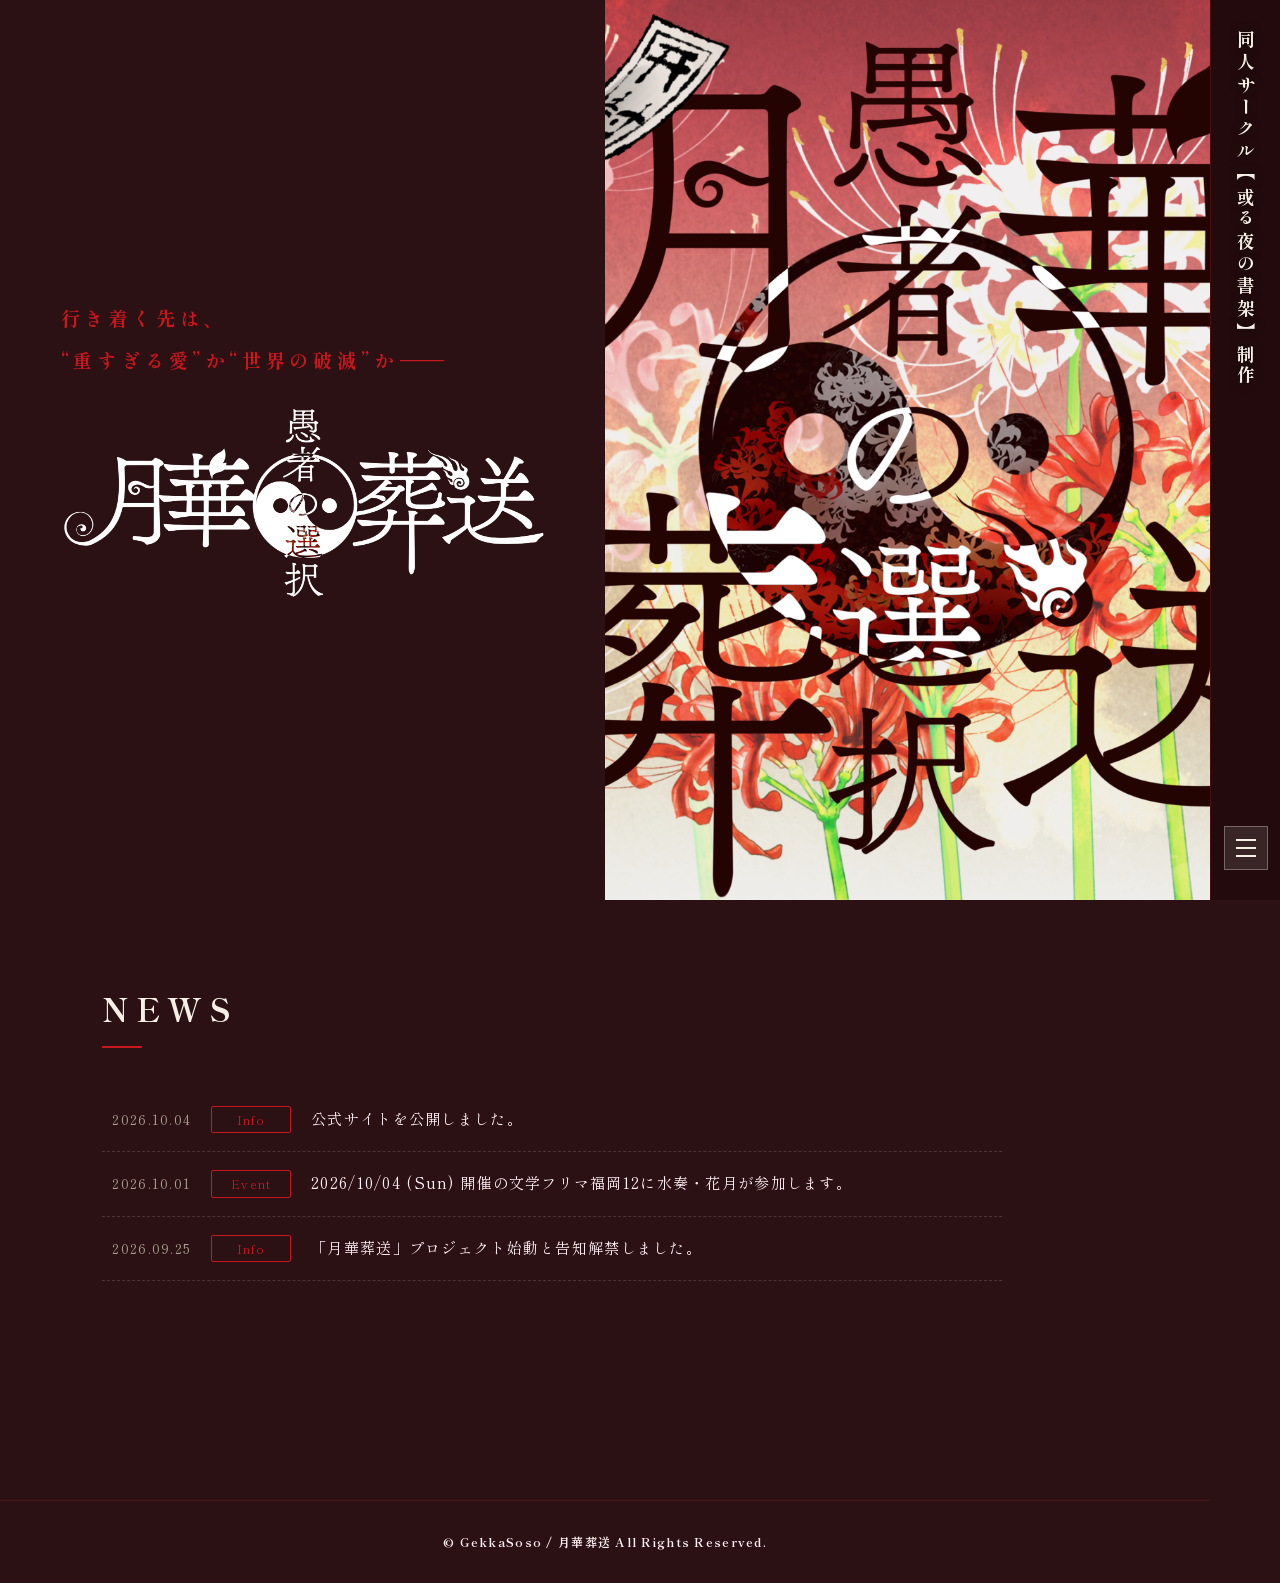
==== commit 80653f05: "Add files via upload" ====
--- a/index.html
+++ b/index.html
@@ -34,16 +34,24 @@
         </div>
     </header>
 
-    <!-- 全画面メインビジュアル -->
-    <main class="top-main-visual">
-        <div class="shooting-stars" aria-hidden="true"></div>
-            <img src="top.png" alt="月華葬送" onerror="this.style.display='none'">
-        <div class="mv-catch">
-            <p class="catch-lead">行き着く先は、</p>
-            <p class="catch-lead">“重すぎる愛”か“世界の破滅”か<span class="dash">—</span></p>
-            <h1 class="catch-title"><img src="title.png" alt="月華葬送" onerror="this.style.display='none'"></h1>
-        </div>
-    </main>
+<!-- 全画面メインビジュアル -->
+<main class="top-main-visual">
+    <div class="shooting-stars" aria-hidden="true"></div>
+
+    <!-- 左側半分：キャッチコピー ＆ ロゴ -->
+    <div class="mv-catch">
+        <p class="catch-lead">行き着く先は、</p>
+        <p class="catch-lead">“重すぎる愛”か“世界の破滅”か<span class="dash">—</span></p>
+        <h1 class="catch-title">
+            <img src="title.png" alt="月華葬送" onerror="this.style.display='none'">
+        </h1>
+    </div>
+
+    <!-- 右側半分：メインビジュアル画像 -->
+    <div class="mv-image">
+        <img src="top.png" alt="月華葬送 メインビジュアル">
+    </div>
+</main>
 
     <!-- ニュースセクション -->
     <section class="news-section" id="news">
--- a/style.css
+++ b/style.css
@@ -112,33 +112,29 @@
 }
 
 /* ==========================================
-   メインビジュアル（PC版）
+   メインビジュアル（PC版：左右分割レイアウト）
    ========================================== */
 .top-main-visual {
   position: relative;
   display: flex;
-  justify-content: flex-start;
   align-items: center;
   width: calc(100% - 70px);
   height: 100vh;
-  padding-left: 8%;
-  background-color: var(--bg-dark);
-  
-  /* --- 背景画像の設定調整 --- */
-  background-image: url('top.png');
-  background-repeat: no-repeat;
-  background-position: center right; /* 右寄りに配置 */
-  background-size: cover;            /* 画面いっぱいに綺麗に収める場合 */
-  /* もし右半分だけに背景を表示したい場合は下記にしてください */
-  /* background-size: contain; */
-}
-
+  background-color: var(--bg-dark); /* 無地の背景色 */
+  overflow: hidden;
+}
+
+/* 左側半分：文字・ロゴエリア */
 .mv-catch {
   position: relative;
   z-index: 2;
-  max-width: 45%;
+  width: 50%;
+  height: 100%;
+  padding: 0 5%;
   display: flex;
   flex-direction: column;
+  justify-content: center;
+  align-items: flex-start;
 }
 
 .catch-lead {
@@ -146,18 +142,35 @@
   font-size: 1.2rem;
   font-weight: 700;
   letter-spacing: 0.25em;
-  order: 1;
+  margin-bottom: 8px;
 }
 
 .catch-title {
   margin-top: 20px;
-  order: 2;
+  width: 100%;
 }
 
 .catch-title img {
-  max-width: 90%;
-  max-height: 180px;
+  max-width: 100%;
+  max-height: 200px;
   object-fit: contain;
+}
+
+/* 右側半分：メインビジュアル画像エリア */
+.mv-image {
+  width: 50%;
+  height: 100%;
+  display: flex;
+  justify-content: center;
+  align-items: center;
+  overflow: hidden;
+}
+
+.mv-image img {
+  width: 100%;
+  height: 100%;
+  object-fit: cover; /* エリアいっぱいに綺麗に表示（はみ出さず収めるなら contain に変更） */
+  object-position: center;
 }
 
 .dash {
@@ -340,7 +353,8 @@
 }
 
 .news-list {
-  max-width: 800px;
+  max-width: 900px;
+  margin: 0%;
   list-style: none;
 }
 
@@ -412,7 +426,7 @@
   backdrop-filter: blur(4px);
   border-top: 1px solid rgba(255, 255, 255, 0.1);
   border-bottom: 1px solid rgba(255, 255, 255, 0.1);
-  padding: 60px 0;
+  padding: 60px 8%;
   margin-top: 30px;
 }
 
@@ -430,6 +444,8 @@
   width: calc(100% - 70px);
   min-height: 100vh;
   padding: 80px 0;
+  margin-left: 0;
+  margin-right: 70px;
 }
 
 .page-title {
@@ -437,10 +453,9 @@
   font-size: 2.5rem;
   font-weight: bold;
   letter-spacing: 0.25em;
+  text-align: left;
   padding-left: 8%;
   margin-bottom: 40px;
-  -webkit-text-stroke: 1.5px var(--accent-red);
-  text-shadow: 0 0 8px rgba(201, 23, 30, 0.5);
 }
 
 /* 記事詳細 */
@@ -950,7 +965,7 @@
   /* 固定ヘッダーの横移動 */
   .site-header {
     width: 100%;
-    height: 60px;
+    height: 80px;
     padding: 10px 20px;
     border-left: none;
     border-bottom: 1px solid rgba(139, 24, 27, 0.35);
@@ -976,40 +991,52 @@
   /* --- スマホ用メインビジュアル調整 --- */
   .top-main-visual {
     height: auto;
-    min-height: calc(100vh - 60px);
     margin-top: 60px;
-    padding: 40px 20px 60px;
+    padding: 20px 0px 10px;
     background-image: none; /* スマホでは背景画像を削除 */
     display: flex;
-    flex-direction: column;
-    justify-content: center;
+    flex-direction: column-reverse;
+    justify-content: flex-start;
     align-items: center;
     gap: 30px;
   }
 
+/* 上のメイン画像エリア：画面幅いっぱいに拡大 */
+  .mv-image {
+    width: 100%; /* 横幅100%に指定 */
+    height: auto;
+  }
+
+  .mv-image img {
+    width: 100%;
+    height: auto;
+    object-fit: cover;
+  }
+
+/* テキスト・ロゴエリア：両端に余白を設ける */
   .mv-catch {
+    width: 100%;
     max-width: 100%;
+    padding: 0 20px; /* 画像以外のテキスト・ロゴ部分だけに余白をつける */
     text-align: center;
     align-items: center;
   }
 
   .catch-title {
     margin-top: 0;
-    order: 1; /* タイトル（画像）を先頭（上）に配置 */
   }
 
   .catch-title img {
     max-width: 100%;
     height: auto;
-    margin: 0 auto;
+    margin: 30px auto;
   }
 
   .catch-lead {
-    order: 2; /* リード文（文字）を画像の下に配置 */
     margin-top: 20px;
   }
 
-  /* メニューのスマホ対応 */
+  /* メニュー */
   .menu-columns {
     flex-direction: column;
     gap: 20px;
@@ -1059,6 +1086,7 @@
   }
 
   .page-title {
+    margin-top: 20px;
     padding-left: 20px;
     font-size: 1.8rem;
   }
@@ -1091,4 +1119,4 @@
     width: 90px;
     font-size: 0.85rem;
   }
-}+}
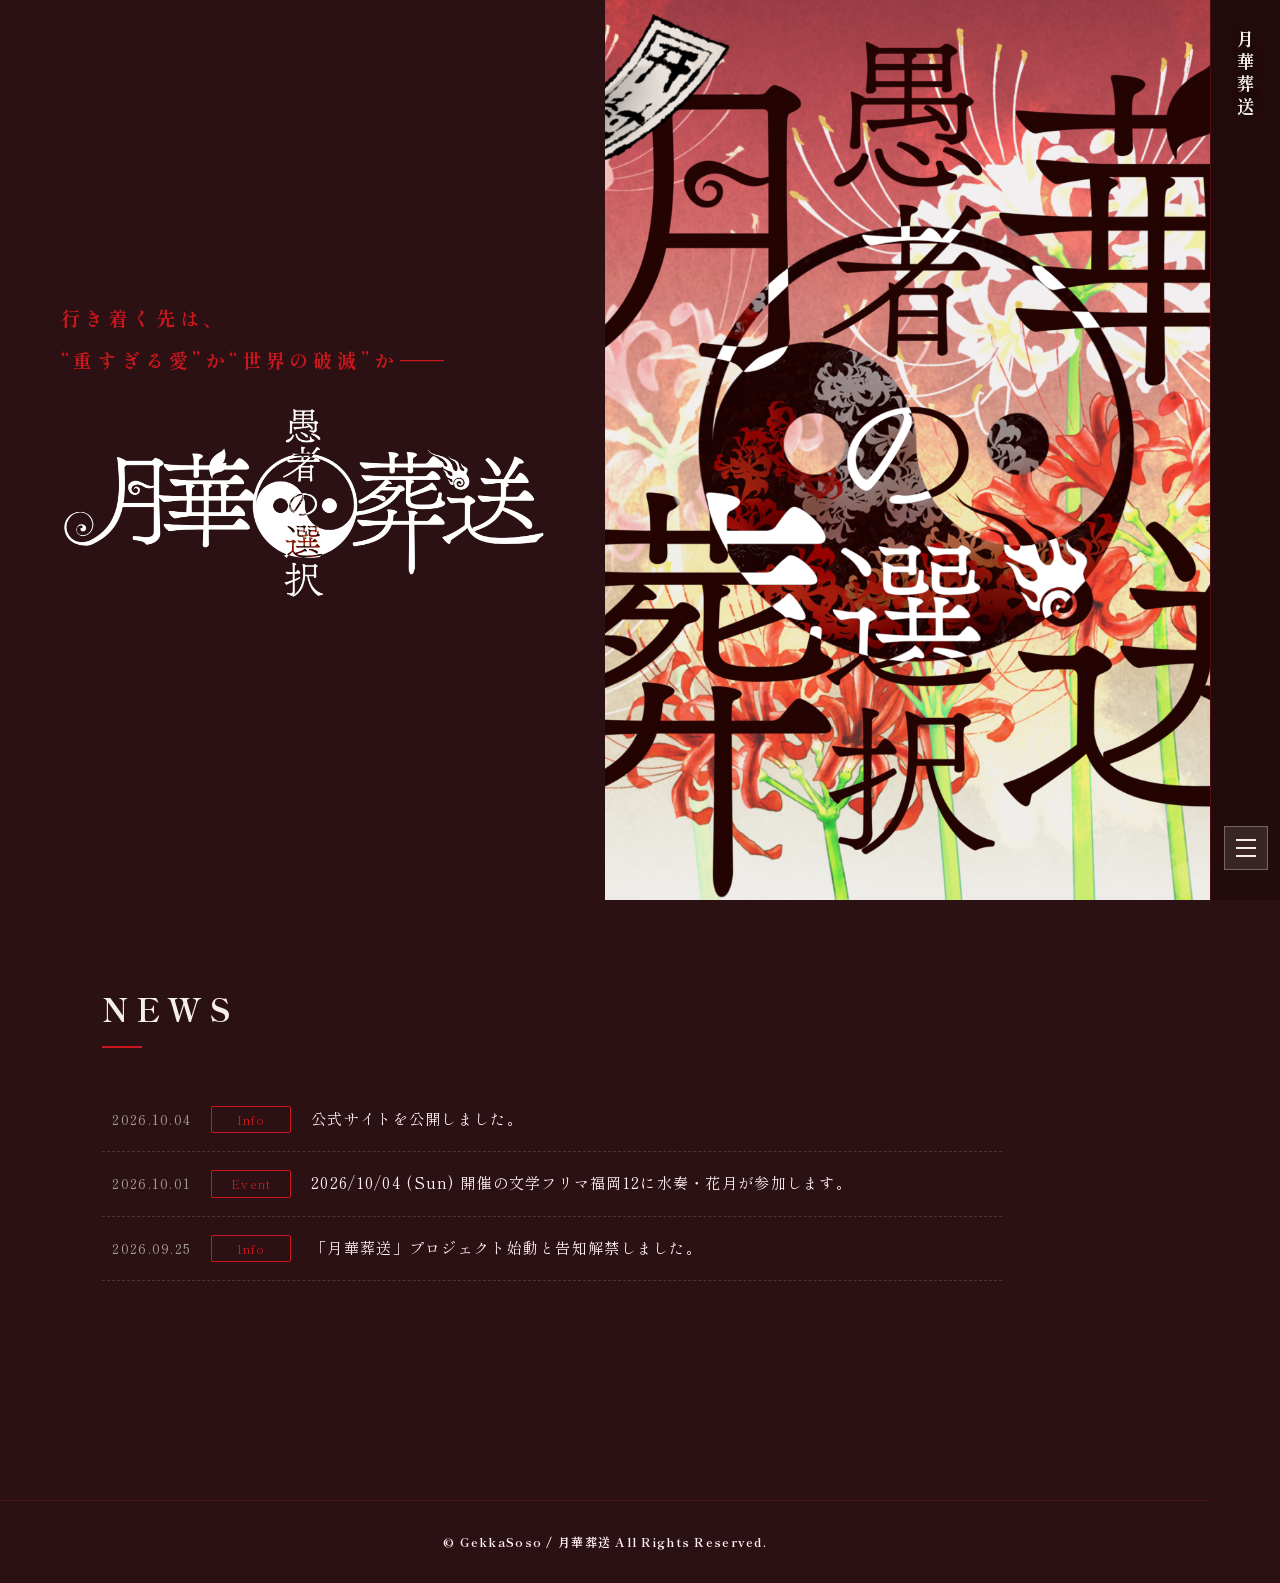
==== commit fde68965: "Add files via upload" ====
--- a/index.html
+++ b/index.html
@@ -22,7 +22,7 @@
     <header class="site-header">
         <div class="header-inner">
             <div class="site-logo">
-                <a href="index.html">同人サークル【或る夜の書架】制作</a>
+                <a href="index.html">月華葬送</a>
             </div>
 
             <!-- 右上の三本線ボタン -->
--- a/style.css
+++ b/style.css
@@ -901,6 +901,26 @@
 }
 
 /* ==========================================
+   YouTube動画埋め込み対応
+   ========================================== */
+.video-container {
+  position: relative;
+  width: 100%;
+  padding-top: 56.25%; /* 16:9 のアスペクト比を維持 */
+  margin: 20px 0;
+  background-color: #000;
+}
+
+.video-container iframe {
+  position: absolute;
+  top: 0;
+  left: 0;
+  width: 100%;
+  height: 100%;
+  border: none;
+}
+
+/* ==========================================
    ルビ・花びらアニメーション
    ========================================== */
 ruby { font-size-adjust: none; }
@@ -1034,6 +1054,7 @@
 
   .catch-lead {
     margin-top: 20px;
+    font-size: 1rem;
   }
 
   /* メニュー */
@@ -1119,4 +1140,4 @@
     width: 90px;
     font-size: 0.85rem;
   }
-}
+}
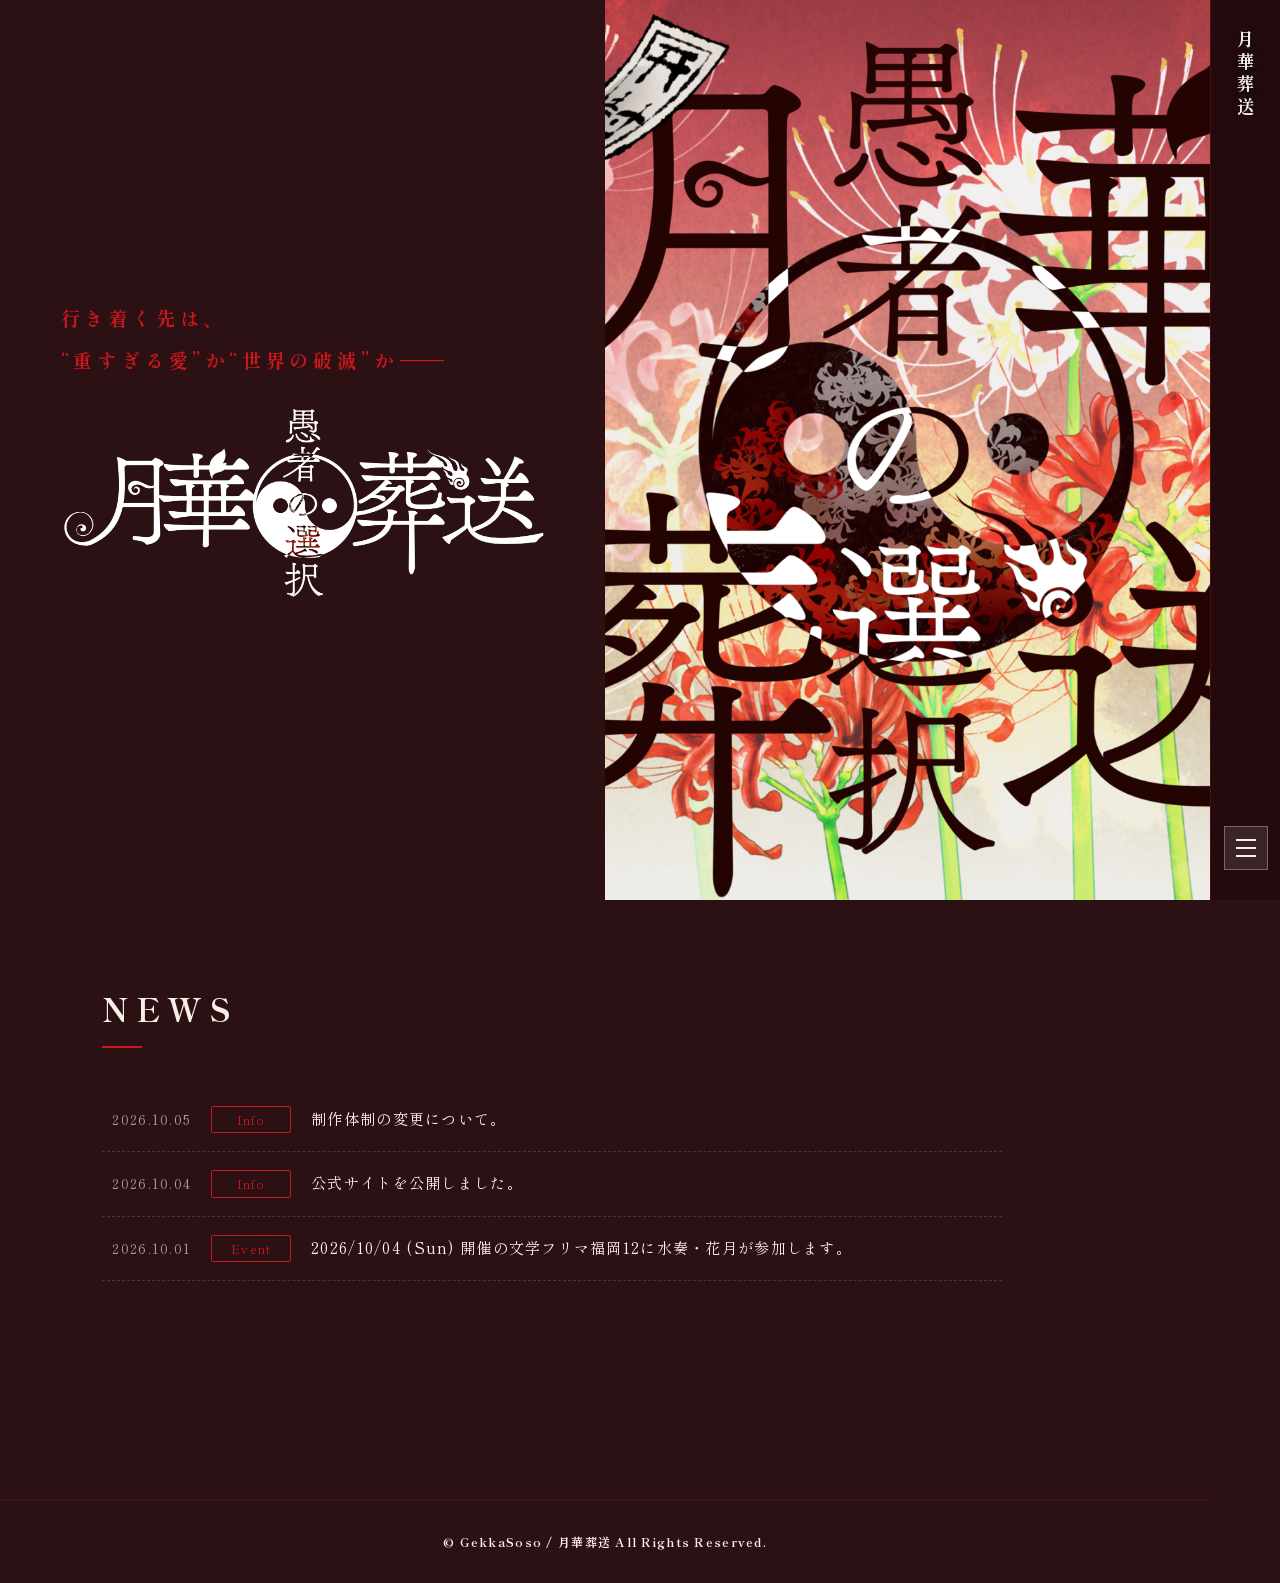
==== commit dbb9da5d: "Add files via upload" ====
--- a/index.html
+++ b/index.html
@@ -58,6 +58,13 @@
         <h2 class="section-title">NEWS</h2>
         <ul class="news-list">
             <li class="news-item">
+                <a href="20261005.html">
+                    <span class="news-date">2026.10.05</span>
+                    <span class="news-category">Info</span>
+                    <span class="news-title-text">制作体制の変更について。</span>
+                </a>
+            </li>
+            <li class="news-item">
                 <a href="20261004.html">
                     <span class="news-date">2026.10.04</span>
                     <span class="news-category">Info</span>
@@ -69,13 +76,6 @@
                     <span class="news-date">2026.10.01</span>
                     <span class="news-category">Event</span>
                     <span class="news-title-text">2026/10/04 (Sun) 開催の文学フリマ福岡12に水奏・花月が参加します。</span>
-                </a>
-            </li>
-            <li class="news-item">
-                <a href="20260925.html">
-                    <span class="news-date">2026.09.25</span>
-                    <span class="news-category">Info</span>
-                    <span class="news-title-text">「月華葬送」プロジェクト始動と告知解禁しました。</span>
                 </a>
             </li>
         </ul>
